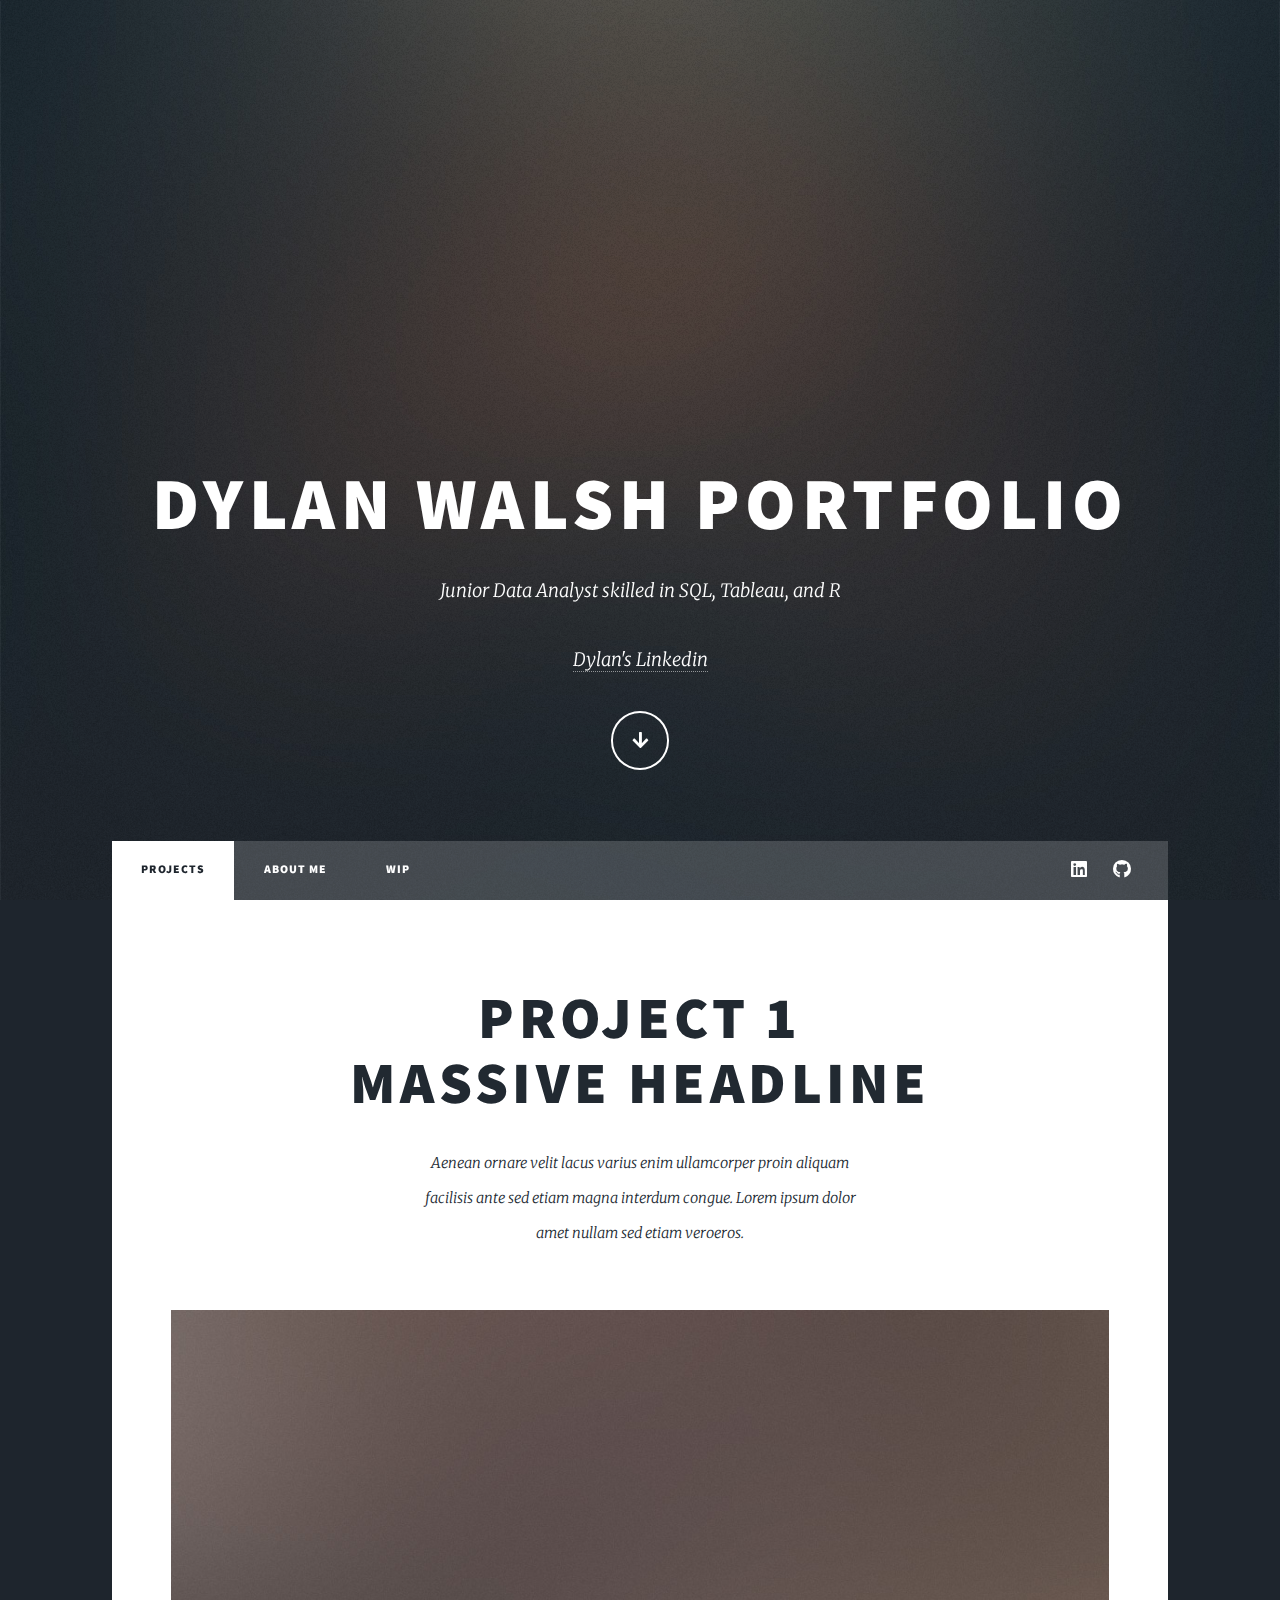
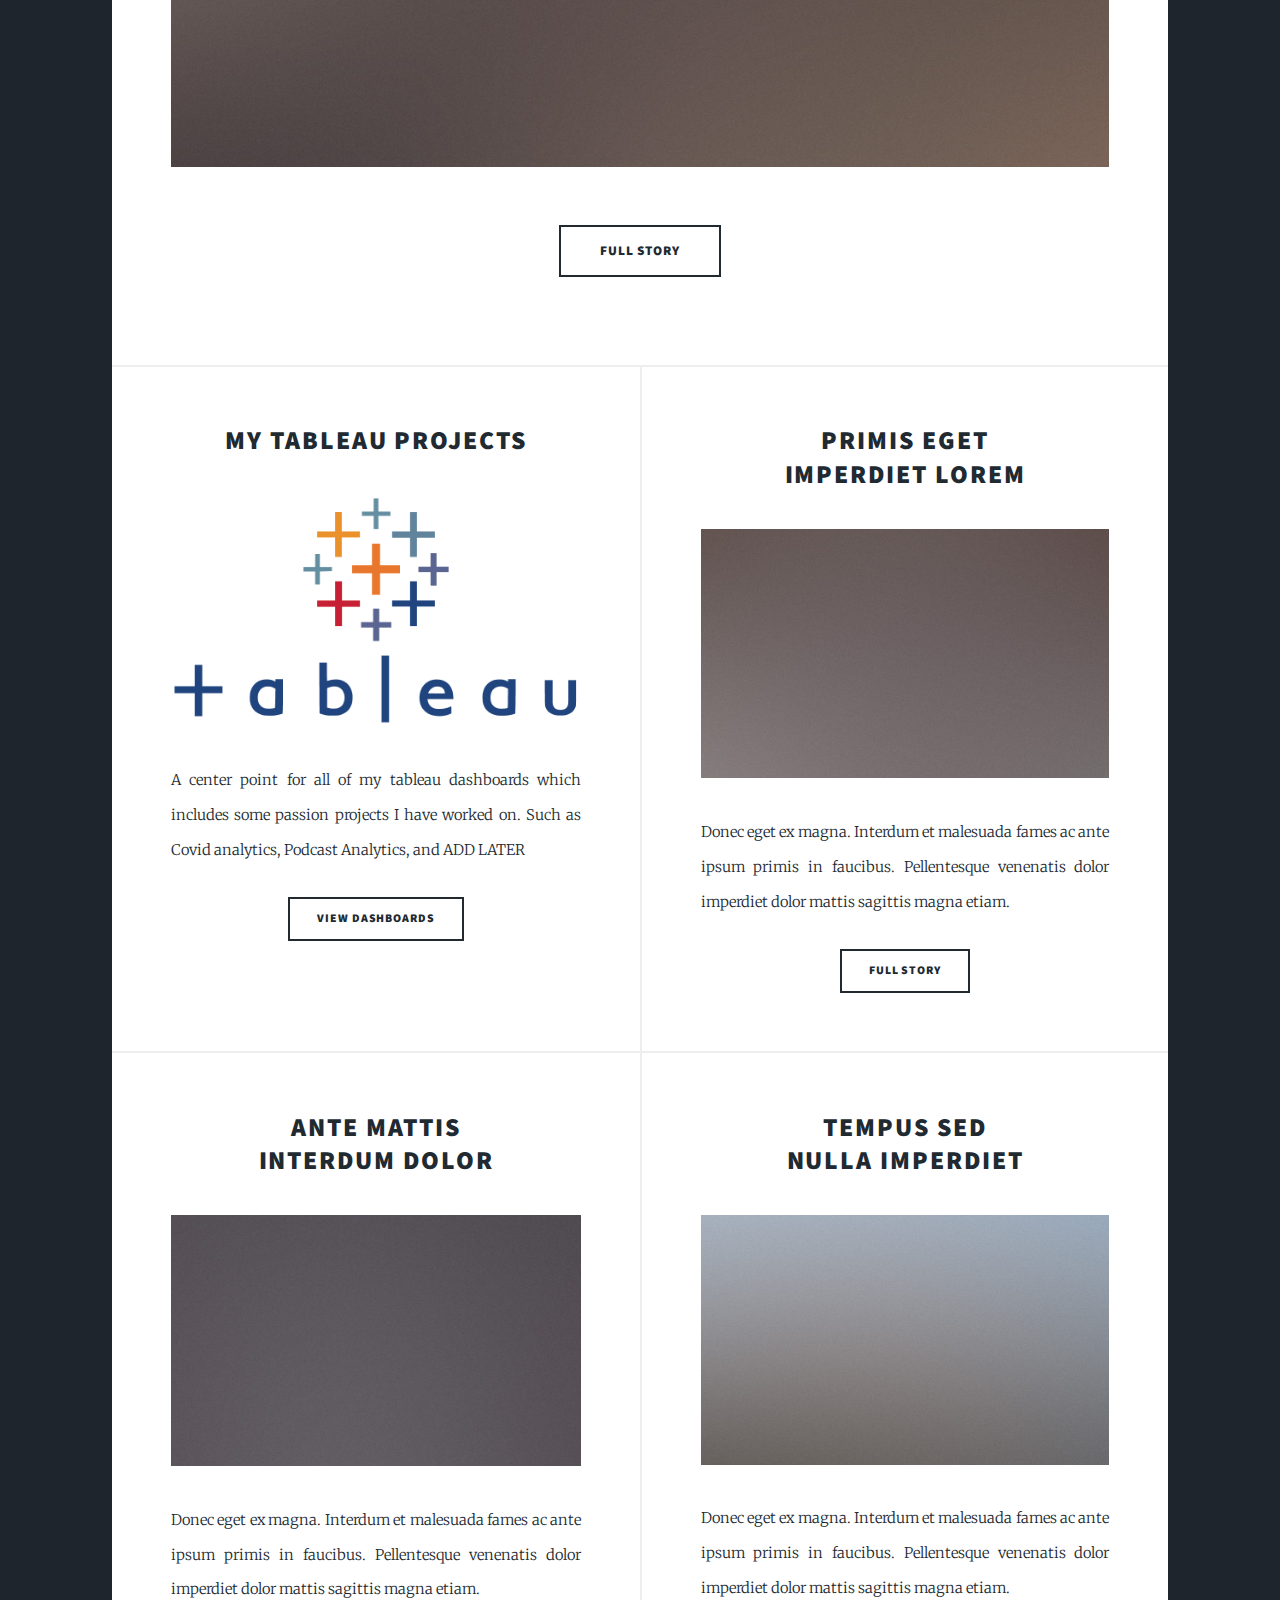
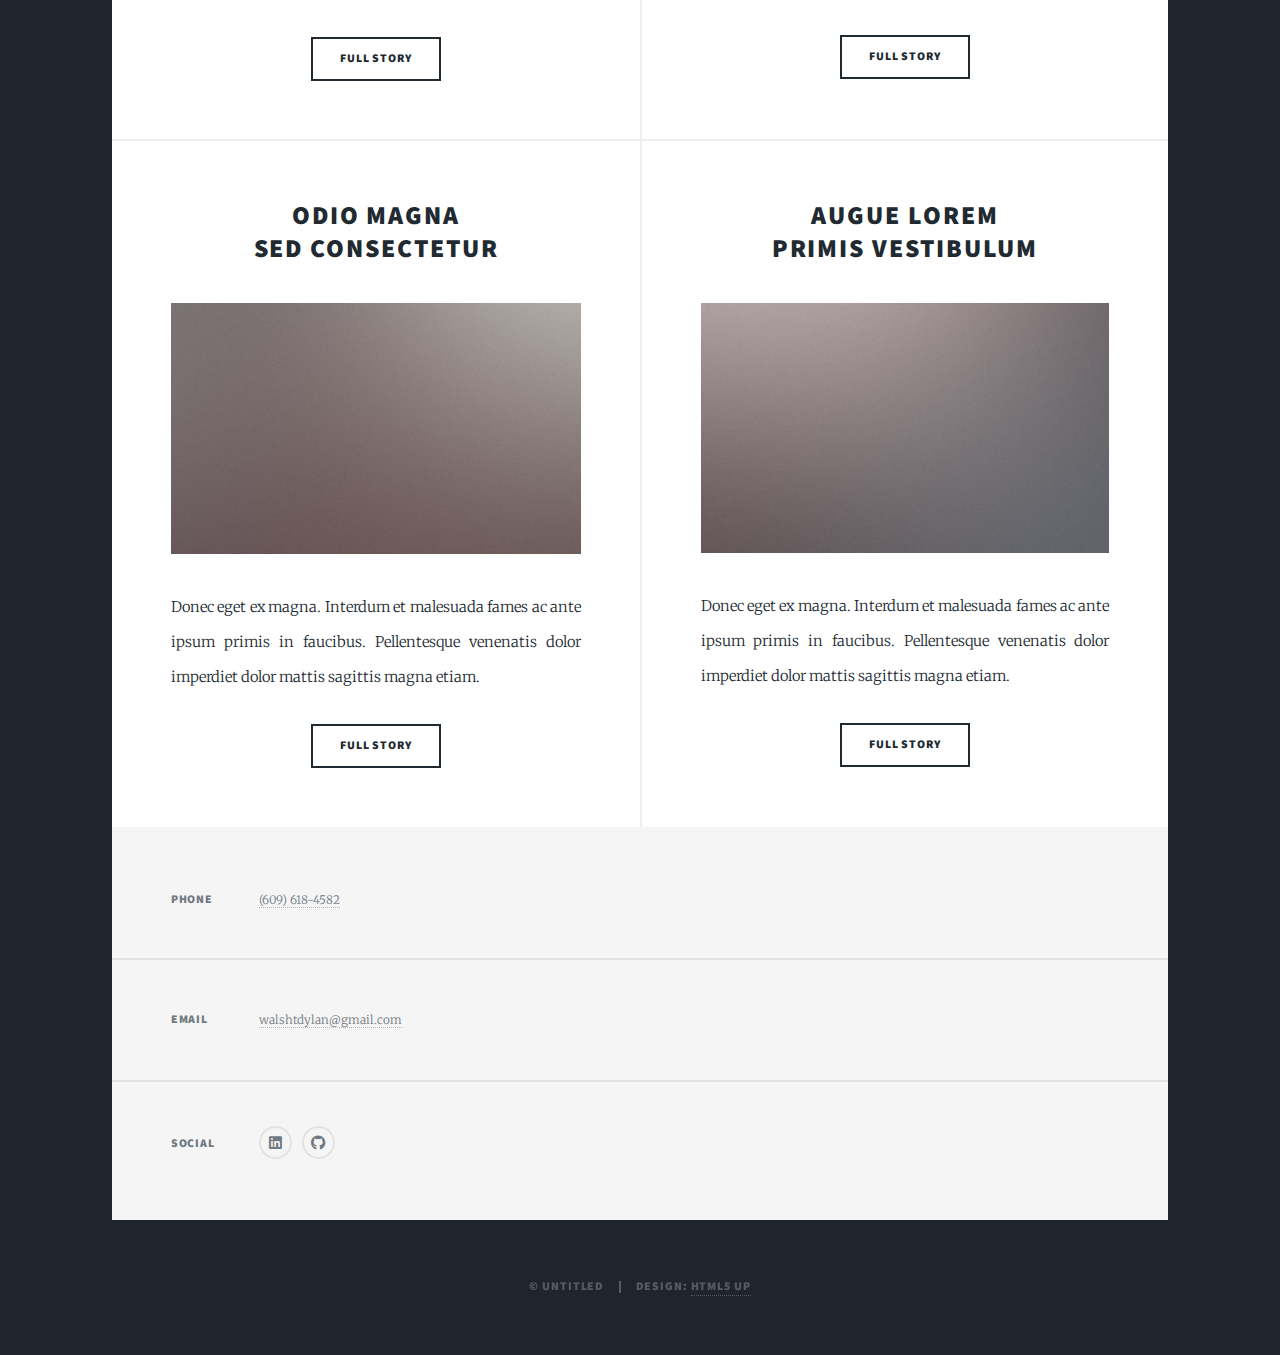
==== index.html @ e66049a5 "Add files via upload" ====
<!DOCTYPE HTML>
<!--
	Massively by HTML5 UP
	html5up.net | @ajlkn
	Free for personal and commercial use under the CCA 3.0 license (html5up.net/license)
-->
<html>
	<head>
		<title>Dylan Walsh Porfolio</title>
		<meta charset="utf-8" />
		<meta name="viewport" content="width=device-width, initial-scale=1, user-scalable=no" />
		<link rel="stylesheet" href="assets/css/main.css" />
		<noscript><link rel="stylesheet" href="assets/css/noscript.css" /></noscript>
	</head>
	<body class="is-preload">

		<!-- Wrapper -->
			<div id="wrapper" class="fade-in">

				<!-- Intro -->
					<div id="intro">
						<h1>Dylan Walsh Portfolio<br />
						</h1>
						<p>Junior Data Analyst skilled in SQL, Tableau, and R<br />
						</p>
						<p><a href="https://www.linkedin.com/in/dylantwalsh/">Dylan's Linkedin</a></p>
						<ul class="actions">
							<li><a href="#header" class="button icon solid solo fa-arrow-down scrolly">Continue</a></li>
						</ul>
					</div>

				<!-- Header -->
					<header id="header">
						<a href="index.html" class="logo">Projects</a>
					</header>

				<!-- Nav -->
					<nav id="nav">
						<ul class="links">
							<li class="active"><a href="index.html">Projects</a></li>
							<li><a href="generic.html">About Me</a></li>
							<li><a href="elements.html">WIP</a></li>
						</ul>
						<ul class="icons">
							<li><a href="https://www.linkedin.com/in/dylantwalsh/" class="icon brands fa-linkedin"><span class="label">Linkedin</span></a></li>
							<li><a href="#" class="icon brands fa-github"><span class="label">GitHub</span></a></li>
						</ul>
					</nav>

				<!-- Main -->
					<div id="main">

						<!-- Featured Post -->
							<article class="post featured">
								<header class="major">
									<h2><a href="#">Project 1<br />
									massive headline</a></h2>
									<p>Aenean ornare velit lacus varius enim ullamcorper proin aliquam<br />
									facilisis ante sed etiam magna interdum congue. Lorem ipsum dolor<br />
									amet nullam sed etiam veroeros.</p>
								</header>
								<a href="#" class="image main"><img src="images/pic01.jpg" alt="" /></a>
								<ul class="actions special">
									<li><a href="#" class="button large">Full Story</a></li>
								</ul>
							</article>

						<!-- Posts -->
							<section class="posts">
								<article>
									<header>
										<h2><a href="#">My Tableau Projects<br />
										</a></h2>
									</header>
									<a href="https://public.tableau.com/app/profile/dylan.walsh7608" class="image fit"><img src="images/Tableau-Emblem.png" alt="" /></a>
									<p>A center point for all of my tableau dashboards which includes some passion projects I have worked on. Such as Covid analytics, Podcast Analytics, and ADD LATER</p>
									<ul class="actions special">
										<li><a href="https://public.tableau.com/app/profile/dylan.walsh7608" class="button">View Dashboards</a></li>
									</ul>
								</article>
								<article>
									<header>
										<h2><a href="#">Primis eget<br />
										imperdiet lorem</a></h2>
									</header>
									<a href="#" class="image fit"><img src="images/pic03.jpg" alt="" /></a>
									<p>Donec eget ex magna. Interdum et malesuada fames ac ante ipsum primis in faucibus. Pellentesque venenatis dolor imperdiet dolor mattis sagittis magna etiam.</p>
									<ul class="actions special">
										<li><a href="#" class="button">Full Story</a></li>
									</ul>
								</article>
								<article>
									<header>
										<h2><a href="#">Ante mattis<br />
										interdum dolor</a></h2>
									</header>
									<a href="#" class="image fit"><img src="images/pic04.jpg" alt="" /></a>
									<p>Donec eget ex magna. Interdum et malesuada fames ac ante ipsum primis in faucibus. Pellentesque venenatis dolor imperdiet dolor mattis sagittis magna etiam.</p>
									<ul class="actions special">
										<li><a href="#" class="button">Full Story</a></li>
									</ul>
								</article>
								<article>
									<header>
										<h2><a href="#">Tempus sed<br />
										nulla imperdiet</a></h2>
									</header>
									<a href="#" class="image fit"><img src="images/pic05.jpg" alt="" /></a>
									<p>Donec eget ex magna. Interdum et malesuada fames ac ante ipsum primis in faucibus. Pellentesque venenatis dolor imperdiet dolor mattis sagittis magna etiam.</p>
									<ul class="actions special">
										<li><a href="#" class="button">Full Story</a></li>
									</ul>
								</article>
								<article>
									<header>
										<h2><a href="#">Odio magna<br />
										sed consectetur</a></h2>
									</header>
									<a href="#" class="image fit"><img src="images/pic06.jpg" alt="" /></a>
									<p>Donec eget ex magna. Interdum et malesuada fames ac ante ipsum primis in faucibus. Pellentesque venenatis dolor imperdiet dolor mattis sagittis magna etiam.</p>
									<ul class="actions special">
										<li><a href="#" class="button">Full Story</a></li>
									</ul>
								</article>
								<article>
									<header>
										<h2><a href="#">Augue lorem<br />
										primis vestibulum</a></h2>
									</header>
									<a href="#" class="image fit"><img src="images/pic07.jpg" alt="" /></a>
									<p>Donec eget ex magna. Interdum et malesuada fames ac ante ipsum primis in faucibus. Pellentesque venenatis dolor imperdiet dolor mattis sagittis magna etiam.</p>
									<ul class="actions special">
										<li><a href="#" class="button">Full Story</a></li>
									</ul>
								</article>
							</section>

						<!-- Footer
							<footer>
								<div class="pagination">
									<!--<a href="#" class="previous">Prev</a>
									<a href="#" class="page active">1</a>
									<a href="#" class="page">2</a>
									<a href="#" class="page">3</a>
									<span class="extra">&hellip;</span>
									<a href="#" class="page">8</a>
									<a href="#" class="page">9</a>
									<a href="#" class="page">10</a>
									<a href="#" class="next">Next</a>
								</div>
							</footer>
						-->

					</div>

				<!-- Footer -->
					<footer id="footer">

						<section class="split contact">
							<!-- Address
							<section class="alt">
								<h3>Address</h3>
								<p>1234 Somewhere Road #87257<br />
								Nashville, TN 00000-0000</p>
							</section>
							-->
							<section>
								<h3>Phone</h3>
								<p><a href="#">(609) 618-4582</a></p>
							</section>
							<section>
								<h3>Email</h3>
								<p><a href="#">walshtdylan@gmail.com</a></p>
							</section>
							<section>
								<h3>Social</h3>
								<ul class="icons alt">
									<li><a href="https://www.linkedin.com/in/dylantwalsh/" class="icon brands alt fa-linkedin"><span class="label">LinkedIn</span></a></li>
									<li><a href="#" class="icon brands alt fa-github"><span class="label">GitHub</span></a></li>
								</ul>
							</section>
						</section>
					</footer>

				<!-- Copyright -->
					<div id="copyright">
						<ul><li>&copy; Untitled</li><li>Design: <a href="https://html5up.net">HTML5 UP</a></li></ul>
					</div>

			</div>

		<!-- Scripts -->
			<script src="assets/js/jquery.min.js"></script>
			<script src="assets/js/jquery.scrollex.min.js"></script>
			<script src="assets/js/jquery.scrolly.min.js"></script>
			<script src="assets/js/browser.min.js"></script>
			<script src="assets/js/breakpoints.min.js"></script>
			<script src="assets/js/util.js"></script>
			<script src="assets/js/main.js"></script>

	</body>
</html>
---- assets/css/main.css ----
@import url(fontawesome-all.min.css);
@import url("https://fonts.googleapis.com/css?family=Merriweather:300,700,300italic,700italic|Source+Sans+Pro:900");

/*
	Massively by HTML5 UP
	html5up.net | @ajlkn
	Free for personal and commercial use under the CCA 3.0 license (html5up.net/license)
*/

html, body, div, span, applet, object,
iframe, h1, h2, h3, h4, h5, h6, p, blockquote,
pre, a, abbr, acronym, address, big, cite,
code, del, dfn, em, img, ins, kbd, q, s, samp,
small, strike, strong, sub, sup, tt, var, b,
u, i, center, dl, dt, dd, ol, ul, li, fieldset,
form, label, legend, table, caption, tbody,
tfoot, thead, tr, th, td, article, aside,
canvas, details, embed, figure, figcaption,
footer, header, hgroup, menu, nav, output, ruby,
section, summary, time, mark, audio, video {
	margin: 0;
	padding: 0;
	border: 0;
	font-size: 100%;
	font: inherit;
	vertical-align: baseline;}

article, aside, details, figcaption, figure,
footer, header, hgroup, menu, nav, section {
	display: block;}

body {
	line-height: 1;
}

ol, ul {
	list-style: none;
}

blockquote, q {
	quotes: none;
}

	blockquote:before, blockquote:after, q:before, q:after {
		content: '';
		content: none;
	}

table {
	border-collapse: collapse;
	border-spacing: 0;
}

body {
	-webkit-text-size-adjust: none;
}

mark {
	background-color: transparent;
	color: inherit;
}

input::-moz-focus-inner {
	border: 0;
	padding: 0;
}

input, select, textarea {
	-moz-appearance: none;
	-webkit-appearance: none;
	-ms-appearance: none;
	appearance: none;
}

/* Basic */

	@-ms-viewport {
		width: device-width;
	}

	body {
		-ms-overflow-style: scrollbar;
	}

	@media screen and (max-width: 480px) {

		html, body {
			min-width: 320px;
		}

	}

	html {
		box-sizing: border-box;
	}

	*, *:before, *:after {
		box-sizing: inherit;
	}

	body {
		background-color: #1e252d;
	}

		body.is-preload *, body.is-preload *:before, body.is-preload *:after {
			-moz-animation: none !important;
			-webkit-animation: none !important;
			-ms-animation: none !important;
			animation: none !important;
			-moz-transition: none !important;
			-webkit-transition: none !important;
			-ms-transition: none !important;
			transition: none !important;
		}

/* Type */

	html {
		font-size: 16pt;
	}

		@media screen and (max-width: 1680px) {

			html {
				font-size: 12pt;
			}

		}

		@media screen and (max-width: 1280px) {

			html {
				font-size: 11pt;
			}

		}

		@media screen and (max-width: 360px) {

			html {
				font-size: 10pt;
			}

		}

	body {
		color: #212931;
	}

	body, input, select, textarea {
		font-family: "Merriweather", Georgia, serif;
		font-weight: 300;
		font-size: 1rem;
		line-height: 2.375;
	}

	a {
		-moz-transition: color 0.2s ease-in-out, background-color 0.2s ease-in-out, border-color 0.2s ease-in-out, box-shadow 0.2s ease-in-out;
		-webkit-transition: color 0.2s ease-in-out, background-color 0.2s ease-in-out, border-color 0.2s ease-in-out, box-shadow 0.2s ease-in-out;
		-ms-transition: color 0.2s ease-in-out, background-color 0.2s ease-in-out, border-color 0.2s ease-in-out, box-shadow 0.2s ease-in-out;
		transition: color 0.2s ease-in-out, background-color 0.2s ease-in-out, border-color 0.2s ease-in-out, box-shadow 0.2s ease-in-out;
		border-bottom: dotted 1px;
		text-decoration: none;
	}

		a:hover {
			border-bottom-color: transparent;
		}

	strong, b {
		font-weight: 600;
	}

	em, i {
		font-style: italic;
	}

	p {
		text-align: justify;
		margin: 0 0 2rem 0;
	}

	h1, h2, h3, h4, h5, h6 {
		font-family: "Source Sans Pro", Helvetica, sans-serif;
		font-weight: 900;
		line-height: 1.5;
		letter-spacing: 0.075em;
		text-transform: uppercase;
		margin: 0 0 1rem 0;
	}

		h1 a, h2 a, h3 a, h4 a, h5 a, h6 a {
			border-bottom: 0;
			color: inherit;
			text-decoration: none;
		}

	h1 {
		font-size: 4rem;
		line-height: 1.1;
		margin: 0 0 2rem 0;
	}

	h2 {
		font-size: 1.75rem;
		line-height: 1.3;
		margin: 0 0 1.5rem 0;
	}

	h3 {
		font-size: 1.25rem;
		margin: 0 0 1.5rem 0;
	}

	h4 {
		font-size: 1rem;
	}

	h5 {
		font-size: 0.9rem;
	}

	h6 {
		font-size: 0.8rem;
	}

	sub {
		font-size: 0.8rem;
		position: relative;
		top: 0.5rem;
	}

	sup {
		font-size: 0.8rem;
		position: relative;
		top: -0.5rem;
	}

	blockquote {
		border-left: solid 4px;
		font-style: italic;
		margin: 0 0 2rem 0;
		padding: 0.5rem 0 0.5rem 2rem;
	}

	code {
		border: solid 2px;
		font-family: "Courier New", monospace;
		font-size: 0.9rem;
		margin: 0 0.25rem;
		padding: 0.25rem 0.65rem;
	}

	pre {
		-webkit-overflow-scrolling: touch;
		font-family: "Courier New", monospace;
		font-size: 0.9rem;
		margin: 0 0 2rem 0;
	}

		pre code {
			display: block;
			line-height: 1.75;
			padding: 1rem 1.5rem;
			overflow-x: auto;
		}

	hr {
		border: 0;
		border-bottom: solid 2px;
		margin: 3rem 0;
	}

		hr.major {
			margin: 5rem 0;
		}

	.align-left {
		text-align: left;
	}

	.align-center {
		text-align: center;
	}

	.align-right {
		text-align: right;
	}

	input, select, textarea {
		color: #212931;
	}

	a {
		color: #212931;
		border-bottom-color: rgba(33, 41, 49, 0.5);
	}

		a:hover {
			border-bottom-color: transparent;
			color: #18bfef !important;
		}

	strong, b {
		color: #212931;
	}

	h1, h2, h3, h4, h5, h6 {
		color: #212931;
	}

	blockquote {
		border-left-color: #eeeeee;
	}

	code {
		background: rgba(220, 220, 220, 0.25);
		border-color: #eeeeee;
	}

	hr {
		border-bottom-color: #eeeeee;
	}

/* Row */

	.row {
		display: flex;
		flex-wrap: wrap;
		box-sizing: border-box;
		align-items: stretch;
	}

		.row > * {
			box-sizing: border-box;
		}

		.row.gtr-uniform > * > :last-child {
			margin-bottom: 0;
		}

		.row.aln-left {
			justify-content: flex-start;
		}

		.row.aln-center {
			justify-content: center;
		}

		.row.aln-right {
			justify-content: flex-end;
		}

		.row.aln-top {
			align-items: flex-start;
		}

		.row.aln-middle {
			align-items: center;
		}

		.row.aln-bottom {
			align-items: flex-end;
		}

		.row > .imp {
			order: -1;
		}

		.row > .col-1 {
			width: 8.33333%;
		}

		.row > .off-1 {
			margin-left: 8.33333%;
		}

		.row > .col-2 {
			width: 16.66667%;
		}

		.row > .off-2 {
			margin-left: 16.66667%;
		}

		.row > .col-3 {
			width: 25%;
		}

		.row > .off-3 {
			margin-left: 25%;
		}

		.row > .col-4 {
			width: 33.33333%;
		}

		.row > .off-4 {
			margin-left: 33.33333%;
		}

		.row > .col-5 {
			width: 41.66667%;
		}

		.row > .off-5 {
			margin-left: 41.66667%;
		}

		.row > .col-6 {
			width: 50%;
		}

		.row > .off-6 {
			margin-left: 50%;
		}

		.row > .col-7 {
			width: 58.33333%;
		}

		.row > .off-7 {
			margin-left: 58.33333%;
		}

		.row > .col-8 {
			width: 66.66667%;
		}

		.row > .off-8 {
			margin-left: 66.66667%;
		}

		.row > .col-9 {
			width: 75%;
		}

		.row > .off-9 {
			margin-left: 75%;
		}

		.row > .col-10 {
			width: 83.33333%;
		}

		.row > .off-10 {
			margin-left: 83.33333%;
		}

		.row > .col-11 {
			width: 91.66667%;
		}

		.row > .off-11 {
			margin-left: 91.66667%;
		}

		.row > .col-12 {
			width: 100%;
		}

		.row > .off-12 {
			margin-left: 100%;
		}

		.row.gtr-0 {
			margin-top: 0;
			margin-left: 0rem;
		}

			.row.gtr-0 > * {
				padding: 0 0 0 0rem;
			}

			.row.gtr-0.gtr-uniform {
				margin-top: 0rem;
			}

				.row.gtr-0.gtr-uniform > * {
					padding-top: 0rem;
				}

		.row.gtr-25 {
			margin-top: 0;
			margin-left: -0.375rem;
		}

			.row.gtr-25 > * {
				padding: 0 0 0 0.375rem;
			}

			.row.gtr-25.gtr-uniform {
				margin-top: -0.375rem;
			}

				.row.gtr-25.gtr-uniform > * {
					padding-top: 0.375rem;
				}

		.row.gtr-50 {
			margin-top: 0;
			margin-left: -0.75rem;
		}

			.row.gtr-50 > * {
				padding: 0 0 0 0.75rem;
			}

			.row.gtr-50.gtr-uniform {
				margin-top: -0.75rem;
			}

				.row.gtr-50.gtr-uniform > * {
					padding-top: 0.75rem;
				}

		.row {
			margin-top: 0;
			margin-left: -1.5rem;
		}

			.row > * {
				padding: 0 0 0 1.5rem;
			}

			.row.gtr-uniform {
				margin-top: -1.5rem;
			}

				.row.gtr-uniform > * {
					padding-top: 1.5rem;
				}

		.row.gtr-150 {
			margin-top: 0;
			margin-left: -2.25rem;
		}

			.row.gtr-150 > * {
				padding: 0 0 0 2.25rem;
			}

			.row.gtr-150.gtr-uniform {
				margin-top: -2.25rem;
			}

				.row.gtr-150.gtr-uniform > * {
					padding-top: 2.25rem;
				}

		.row.gtr-200 {
			margin-top: 0;
			margin-left: -3rem;
		}

			.row.gtr-200 > * {
				padding: 0 0 0 3rem;
			}

			.row.gtr-200.gtr-uniform {
				margin-top: -3rem;
			}

				.row.gtr-200.gtr-uniform > * {
					padding-top: 3rem;
				}

		@media screen and (max-width: 1680px) {

			.row {
				display: flex;
				flex-wrap: wrap;
				box-sizing: border-box;
				align-items: stretch;
			}

				.row > * {
					box-sizing: border-box;
				}

				.row.gtr-uniform > * > :last-child {
					margin-bottom: 0;
				}

				.row.aln-left {
					justify-content: flex-start;
				}

				.row.aln-center {
					justify-content: center;
				}

				.row.aln-right {
					justify-content: flex-end;
				}

				.row.aln-top {
					align-items: flex-start;
				}

				.row.aln-middle {
					align-items: center;
				}

				.row.aln-bottom {
					align-items: flex-end;
				}

				.row > .imp-xlarge {
					order: -1;
				}

				.row > .col-1-xlarge {
					width: 8.33333%;
				}

				.row > .off-1-xlarge {
					margin-left: 8.33333%;
				}

				.row > .col-2-xlarge {
					width: 16.66667%;
				}

				.row > .off-2-xlarge {
					margin-left: 16.66667%;
				}

				.row > .col-3-xlarge {
					width: 25%;
				}

				.row > .off-3-xlarge {
					margin-left: 25%;
				}

				.row > .col-4-xlarge {
					width: 33.33333%;
				}

				.row > .off-4-xlarge {
					margin-left: 33.33333%;
				}

				.row > .col-5-xlarge {
					width: 41.66667%;
				}

				.row > .off-5-xlarge {
					margin-left: 41.66667%;
				}

				.row > .col-6-xlarge {
					width: 50%;
				}

				.row > .off-6-xlarge {
					margin-left: 50%;
				}

				.row > .col-7-xlarge {
					width: 58.33333%;
				}

				.row > .off-7-xlarge {
					margin-left: 58.33333%;
				}

				.row > .col-8-xlarge {
					width: 66.66667%;
				}

				.row > .off-8-xlarge {
					margin-left: 66.66667%;
				}

				.row > .col-9-xlarge {
					width: 75%;
				}

				.row > .off-9-xlarge {
					margin-left: 75%;
				}

				.row > .col-10-xlarge {
					width: 83.33333%;
				}

				.row > .off-10-xlarge {
					margin-left: 83.33333%;
				}

				.row > .col-11-xlarge {
					width: 91.66667%;
				}

				.row > .off-11-xlarge {
					margin-left: 91.66667%;
				}

				.row > .col-12-xlarge {
					width: 100%;
				}

				.row > .off-12-xlarge {
					margin-left: 100%;
				}

				.row.gtr-0 {
					margin-top: 0;
					margin-left: 0rem;
				}

					.row.gtr-0 > * {
						padding: 0 0 0 0rem;
					}

					.row.gtr-0.gtr-uniform {
						margin-top: 0rem;
					}

						.row.gtr-0.gtr-uniform > * {
							padding-top: 0rem;
						}

				.row.gtr-25 {
					margin-top: 0;
					margin-left: -0.375rem;
				}

					.row.gtr-25 > * {
						padding: 0 0 0 0.375rem;
					}

					.row.gtr-25.gtr-uniform {
						margin-top: -0.375rem;
					}

						.row.gtr-25.gtr-uniform > * {
							padding-top: 0.375rem;
						}

				.row.gtr-50 {
					margin-top: 0;
					margin-left: -0.75rem;
				}

					.row.gtr-50 > * {
						padding: 0 0 0 0.75rem;
					}

					.row.gtr-50.gtr-uniform {
						margin-top: -0.75rem;
					}

						.row.gtr-50.gtr-uniform > * {
							padding-top: 0.75rem;
						}

				.row {
					margin-top: 0;
					margin-left: -1.5rem;
				}

					.row > * {
						padding: 0 0 0 1.5rem;
					}

					.row.gtr-uniform {
						margin-top: -1.5rem;
					}

						.row.gtr-uniform > * {
							padding-top: 1.5rem;
						}

				.row.gtr-150 {
					margin-top: 0;
					margin-left: -2.25rem;
				}

					.row.gtr-150 > * {
						padding: 0 0 0 2.25rem;
					}

					.row.gtr-150.gtr-uniform {
						margin-top: -2.25rem;
					}

						.row.gtr-150.gtr-uniform > * {
							padding-top: 2.25rem;
						}

				.row.gtr-200 {
					margin-top: 0;
					margin-left: -3rem;
				}

					.row.gtr-200 > * {
						padding: 0 0 0 3rem;
					}

					.row.gtr-200.gtr-uniform {
						margin-top: -3rem;
					}

						.row.gtr-200.gtr-uniform > * {
							padding-top: 3rem;
						}

		}

		@media screen and (max-width: 1280px) {

			.row {
				display: flex;
				flex-wrap: wrap;
				box-sizing: border-box;
				align-items: stretch;
			}

				.row > * {
					box-sizing: border-box;
				}

				.row.gtr-uniform > * > :last-child {
					margin-bottom: 0;
				}

				.row.aln-left {
					justify-content: flex-start;
				}

				.row.aln-center {
					justify-content: center;
				}

				.row.aln-right {
					justify-content: flex-end;
				}

				.row.aln-top {
					align-items: flex-start;
				}

				.row.aln-middle {
					align-items: center;
				}

				.row.aln-bottom {
					align-items: flex-end;
				}

				.row > .imp-large {
					order: -1;
				}

				.row > .col-1-large {
					width: 8.33333%;
				}

				.row > .off-1-large {
					margin-left: 8.33333%;
				}

				.row > .col-2-large {
					width: 16.66667%;
				}

				.row > .off-2-large {
					margin-left: 16.66667%;
				}

				.row > .col-3-large {
					width: 25%;
				}

				.row > .off-3-large {
					margin-left: 25%;
				}

				.row > .col-4-large {
					width: 33.33333%;
				}

				.row > .off-4-large {
					margin-left: 33.33333%;
				}

				.row > .col-5-large {
					width: 41.66667%;
				}

				.row > .off-5-large {
					margin-left: 41.66667%;
				}

				.row > .col-6-large {
					width: 50%;
				}

				.row > .off-6-large {
					margin-left: 50%;
				}

				.row > .col-7-large {
					width: 58.33333%;
				}

				.row > .off-7-large {
					margin-left: 58.33333%;
				}

				.row > .col-8-large {
					width: 66.66667%;
				}

				.row > .off-8-large {
					margin-left: 66.66667%;
				}

				.row > .col-9-large {
					width: 75%;
				}

				.row > .off-9-large {
					margin-left: 75%;
				}

				.row > .col-10-large {
					width: 83.33333%;
				}

				.row > .off-10-large {
					margin-left: 83.33333%;
				}

				.row > .col-11-large {
					width: 91.66667%;
				}

				.row > .off-11-large {
					margin-left: 91.66667%;
				}

				.row > .col-12-large {
					width: 100%;
				}

				.row > .off-12-large {
					margin-left: 100%;
				}

				.row.gtr-0 {
					margin-top: 0;
					margin-left: 0rem;
				}

					.row.gtr-0 > * {
						padding: 0 0 0 0rem;
					}

					.row.gtr-0.gtr-uniform {
						margin-top: 0rem;
					}

						.row.gtr-0.gtr-uniform > * {
							padding-top: 0rem;
						}

				.row.gtr-25 {
					margin-top: 0;
					margin-left: -0.375rem;
				}

					.row.gtr-25 > * {
						padding: 0 0 0 0.375rem;
					}

					.row.gtr-25.gtr-uniform {
						margin-top: -0.375rem;
					}

						.row.gtr-25.gtr-uniform > * {
							padding-top: 0.375rem;
						}

				.row.gtr-50 {
					margin-top: 0;
					margin-left: -0.75rem;
				}

					.row.gtr-50 > * {
						padding: 0 0 0 0.75rem;
					}

					.row.gtr-50.gtr-uniform {
						margin-top: -0.75rem;
					}

						.row.gtr-50.gtr-uniform > * {
							padding-top: 0.75rem;
						}

				.row {
					margin-top: 0;
					margin-left: -1.5rem;
				}

					.row > * {
						padding: 0 0 0 1.5rem;
					}

					.row.gtr-uniform {
						margin-top: -1.5rem;
					}

						.row.gtr-uniform > * {
							padding-top: 1.5rem;
						}

				.row.gtr-150 {
					margin-top: 0;
					margin-left: -2.25rem;
				}

					.row.gtr-150 > * {
						padding: 0 0 0 2.25rem;
					}

					.row.gtr-150.gtr-uniform {
						margin-top: -2.25rem;
					}

						.row.gtr-150.gtr-uniform > * {
							padding-top: 2.25rem;
						}

				.row.gtr-200 {
					margin-top: 0;
					margin-left: -3rem;
				}

					.row.gtr-200 > * {
						padding: 0 0 0 3rem;
					}

					.row.gtr-200.gtr-uniform {
						margin-top: -3rem;
					}

						.row.gtr-200.gtr-uniform > * {
							padding-top: 3rem;
						}

		}

		@media screen and (max-width: 980px) {

			.row {
				display: flex;
				flex-wrap: wrap;
				box-sizing: border-box;
				align-items: stretch;
			}

				.row > * {
					box-sizing: border-box;
				}

				.row.gtr-uniform > * > :last-child {
					margin-bottom: 0;
				}

				.row.aln-left {
					justify-content: flex-start;
				}

				.row.aln-center {
					justify-content: center;
				}

				.row.aln-right {
					justify-content: flex-end;
				}

				.row.aln-top {
					align-items: flex-start;
				}

				.row.aln-middle {
					align-items: center;
				}

				.row.aln-bottom {
					align-items: flex-end;
				}

				.row > .imp-medium {
					order: -1;
				}

				.row > .col-1-medium {
					width: 8.33333%;
				}

				.row > .off-1-medium {
					margin-left: 8.33333%;
				}

				.row > .col-2-medium {
					width: 16.66667%;
				}

				.row > .off-2-medium {
					margin-left: 16.66667%;
				}

				.row > .col-3-medium {
					width: 25%;
				}

				.row > .off-3-medium {
					margin-left: 25%;
				}

				.row > .col-4-medium {
					width: 33.33333%;
				}

				.row > .off-4-medium {
					margin-left: 33.33333%;
				}

				.row > .col-5-medium {
					width: 41.66667%;
				}

				.row > .off-5-medium {
					margin-left: 41.66667%;
				}

				.row > .col-6-medium {
					width: 50%;
				}

				.row > .off-6-medium {
					margin-left: 50%;
				}

				.row > .col-7-medium {
					width: 58.33333%;
				}

				.row > .off-7-medium {
					margin-left: 58.33333%;
				}

				.row > .col-8-medium {
					width: 66.66667%;
				}

				.row > .off-8-medium {
					margin-left: 66.66667%;
				}

				.row > .col-9-medium {
					width: 75%;
				}

				.row > .off-9-medium {
					margin-left: 75%;
				}

				.row > .col-10-medium {
					width: 83.33333%;
				}

				.row > .off-10-medium {
					margin-left: 83.33333%;
				}

				.row > .col-11-medium {
					width: 91.66667%;
				}

				.row > .off-11-medium {
					margin-left: 91.66667%;
				}

				.row > .col-12-medium {
					width: 100%;
				}

				.row > .off-12-medium {
					margin-left: 100%;
				}

				.row.gtr-0 {
					margin-top: 0;
					margin-left: 0rem;
				}

					.row.gtr-0 > * {
						padding: 0 0 0 0rem;
					}

					.row.gtr-0.gtr-uniform {
						margin-top: 0rem;
					}

						.row.gtr-0.gtr-uniform > * {
							padding-top: 0rem;
						}

				.row.gtr-25 {
					margin-top: 0;
					margin-left: -0.375rem;
				}

					.row.gtr-25 > * {
						padding: 0 0 0 0.375rem;
					}

					.row.gtr-25.gtr-uniform {
						margin-top: -0.375rem;
					}

						.row.gtr-25.gtr-uniform > * {
							padding-top: 0.375rem;
						}

				.row.gtr-50 {
					margin-top: 0;
					margin-left: -0.75rem;
				}

					.row.gtr-50 > * {
						padding: 0 0 0 0.75rem;
					}

					.row.gtr-50.gtr-uniform {
						margin-top: -0.75rem;
					}

						.row.gtr-50.gtr-uniform > * {
							padding-top: 0.75rem;
						}

				.row {
					margin-top: 0;
					margin-left: -1.5rem;
				}

					.row > * {
						padding: 0 0 0 1.5rem;
					}

					.row.gtr-uniform {
						margin-top: -1.5rem;
					}

						.row.gtr-uniform > * {
							padding-top: 1.5rem;
						}

				.row.gtr-150 {
					margin-top: 0;
					margin-left: -2.25rem;
				}

					.row.gtr-150 > * {
						padding: 0 0 0 2.25rem;
					}

					.row.gtr-150.gtr-uniform {
						margin-top: -2.25rem;
					}

						.row.gtr-150.gtr-uniform > * {
							padding-top: 2.25rem;
						}

				.row.gtr-200 {
					margin-top: 0;
					margin-left: -3rem;
				}

					.row.gtr-200 > * {
						padding: 0 0 0 3rem;
					}

					.row.gtr-200.gtr-uniform {
						margin-top: -3rem;
					}

						.row.gtr-200.gtr-uniform > * {
							padding-top: 3rem;
						}

		}

		@media screen and (max-width: 736px) {

			.row {
				display: flex;
				flex-wrap: wrap;
				box-sizing: border-box;
				align-items: stretch;
			}

				.row > * {
					box-sizing: border-box;
				}

				.row.gtr-uniform > * > :last-child {
					margin-bottom: 0;
				}

				.row.aln-left {
					justify-content: flex-start;
				}

				.row.aln-center {
					justify-content: center;
				}

				.row.aln-right {
					justify-content: flex-end;
				}

				.row.aln-top {
					align-items: flex-start;
				}

				.row.aln-middle {
					align-items: center;
				}

				.row.aln-bottom {
					align-items: flex-end;
				}

				.row > .imp-small {
					order: -1;
				}

				.row > .col-1-small {
					width: 8.33333%;
				}

				.row > .off-1-small {
					margin-left: 8.33333%;
				}

				.row > .col-2-small {
					width: 16.66667%;
				}

				.row > .off-2-small {
					margin-left: 16.66667%;
				}

				.row > .col-3-small {
					width: 25%;
				}

				.row > .off-3-small {
					margin-left: 25%;
				}

				.row > .col-4-small {
					width: 33.33333%;
				}

				.row > .off-4-small {
					margin-left: 33.33333%;
				}

				.row > .col-5-small {
					width: 41.66667%;
				}

				.row > .off-5-small {
					margin-left: 41.66667%;
				}

				.row > .col-6-small {
					width: 50%;
				}

				.row > .off-6-small {
					margin-left: 50%;
				}

				.row > .col-7-small {
					width: 58.33333%;
				}

				.row > .off-7-small {
					margin-left: 58.33333%;
				}

				.row > .col-8-small {
					width: 66.66667%;
				}

				.row > .off-8-small {
					margin-left: 66.66667%;
				}

				.row > .col-9-small {
					width: 75%;
				}

				.row > .off-9-small {
					margin-left: 75%;
				}

				.row > .col-10-small {
					width: 83.33333%;
				}

				.row > .off-10-small {
					margin-left: 83.33333%;
				}

				.row > .col-11-small {
					width: 91.66667%;
				}

				.row > .off-11-small {
					margin-left: 91.66667%;
				}

				.row > .col-12-small {
					width: 100%;
				}

				.row > .off-12-small {
					margin-left: 100%;
				}

				.row.gtr-0 {
					margin-top: 0;
					margin-left: 0rem;
				}

					.row.gtr-0 > * {
						padding: 0 0 0 0rem;
					}

					.row.gtr-0.gtr-uniform {
						margin-top: 0rem;
					}

						.row.gtr-0.gtr-uniform > * {
							padding-top: 0rem;
						}

				.row.gtr-25 {
					margin-top: 0;
					margin-left: -0.375rem;
				}

					.row.gtr-25 > * {
						padding: 0 0 0 0.375rem;
					}

					.row.gtr-25.gtr-uniform {
						margin-top: -0.375rem;
					}

						.row.gtr-25.gtr-uniform > * {
							padding-top: 0.375rem;
						}

				.row.gtr-50 {
					margin-top: 0;
					margin-left: -0.75rem;
				}

					.row.gtr-50 > * {
						padding: 0 0 0 0.75rem;
					}

					.row.gtr-50.gtr-uniform {
						margin-top: -0.75rem;
					}

						.row.gtr-50.gtr-uniform > * {
							padding-top: 0.75rem;
						}

				.row {
					margin-top: 0;
					margin-left: -1.5rem;
				}

					.row > * {
						padding: 0 0 0 1.5rem;
					}

					.row.gtr-uniform {
						margin-top: -1.5rem;
					}

						.row.gtr-uniform > * {
							padding-top: 1.5rem;
						}

				.row.gtr-150 {
					margin-top: 0;
					margin-left: -2.25rem;
				}

					.row.gtr-150 > * {
						padding: 0 0 0 2.25rem;
					}

					.row.gtr-150.gtr-uniform {
						margin-top: -2.25rem;
					}

						.row.gtr-150.gtr-uniform > * {
							padding-top: 2.25rem;
						}

				.row.gtr-200 {
					margin-top: 0;
					margin-left: -3rem;
				}

					.row.gtr-200 > * {
						padding: 0 0 0 3rem;
					}

					.row.gtr-200.gtr-uniform {
						margin-top: -3rem;
					}

						.row.gtr-200.gtr-uniform > * {
							padding-top: 3rem;
						}

		}

		@media screen and (max-width: 480px) {

			.row {
				display: flex;
				flex-wrap: wrap;
				box-sizing: border-box;
				align-items: stretch;
			}

				.row > * {
					box-sizing: border-box;
				}

				.row.gtr-uniform > * > :last-child {
					margin-bottom: 0;
				}

				.row.aln-left {
					justify-content: flex-start;
				}

				.row.aln-center {
					justify-content: center;
				}

				.row.aln-right {
					justify-content: flex-end;
				}

				.row.aln-top {
					align-items: flex-start;
				}

				.row.aln-middle {
					align-items: center;
				}

				.row.aln-bottom {
					align-items: flex-end;
				}

				.row > .imp-xsmall {
					order: -1;
				}

				.row > .col-1-xsmall {
					width: 8.33333%;
				}

				.row > .off-1-xsmall {
					margin-left: 8.33333%;
				}

				.row > .col-2-xsmall {
					width: 16.66667%;
				}

				.row > .off-2-xsmall {
					margin-left: 16.66667%;
				}

				.row > .col-3-xsmall {
					width: 25%;
				}

				.row > .off-3-xsmall {
					margin-left: 25%;
				}

				.row > .col-4-xsmall {
					width: 33.33333%;
				}

				.row > .off-4-xsmall {
					margin-left: 33.33333%;
				}

				.row > .col-5-xsmall {
					width: 41.66667%;
				}

				.row > .off-5-xsmall {
					margin-left: 41.66667%;
				}

				.row > .col-6-xsmall {
					width: 50%;
				}

				.row > .off-6-xsmall {
					margin-left: 50%;
				}

				.row > .col-7-xsmall {
					width: 58.33333%;
				}

				.row > .off-7-xsmall {
					margin-left: 58.33333%;
				}

				.row > .col-8-xsmall {
					width: 66.66667%;
				}

				.row > .off-8-xsmall {
					margin-left: 66.66667%;
				}

				.row > .col-9-xsmall {
					width: 75%;
				}

				.row > .off-9-xsmall {
					margin-left: 75%;
				}

				.row > .col-10-xsmall {
					width: 83.33333%;
				}

				.row > .off-10-xsmall {
					margin-left: 83.33333%;
				}

				.row > .col-11-xsmall {
					width: 91.66667%;
				}

				.row > .off-11-xsmall {
					margin-left: 91.66667%;
				}

				.row > .col-12-xsmall {
					width: 100%;
				}

				.row > .off-12-xsmall {
					margin-left: 100%;
				}

				.row.gtr-0 {
					margin-top: 0;
					margin-left: 0rem;
				}

					.row.gtr-0 > * {
						padding: 0 0 0 0rem;
					}

					.row.gtr-0.gtr-uniform {
						margin-top: 0rem;
					}

						.row.gtr-0.gtr-uniform > * {
							padding-top: 0rem;
						}

				.row.gtr-25 {
					margin-top: 0;
					margin-left: -0.375rem;
				}

					.row.gtr-25 > * {
						padding: 0 0 0 0.375rem;
					}

					.row.gtr-25.gtr-uniform {
						margin-top: -0.375rem;
					}

						.row.gtr-25.gtr-uniform > * {
							padding-top: 0.375rem;
						}

				.row.gtr-50 {
					margin-top: 0;
					margin-left: -0.75rem;
				}

					.row.gtr-50 > * {
						padding: 0 0 0 0.75rem;
					}

					.row.gtr-50.gtr-uniform {
						margin-top: -0.75rem;
					}

						.row.gtr-50.gtr-uniform > * {
							padding-top: 0.75rem;
						}

				.row {
					margin-top: 0;
					margin-left: -1.5rem;
				}

					.row > * {
						padding: 0 0 0 1.5rem;
					}

					.row.gtr-uniform {
						margin-top: -1.5rem;
					}

						.row.gtr-uniform > * {
							padding-top: 1.5rem;
						}

				.row.gtr-150 {
					margin-top: 0;
					margin-left: -2.25rem;
				}

					.row.gtr-150 > * {
						padding: 0 0 0 2.25rem;
					}

					.row.gtr-150.gtr-uniform {
						margin-top: -2.25rem;
					}

						.row.gtr-150.gtr-uniform > * {
							padding-top: 2.25rem;
						}

				.row.gtr-200 {
					margin-top: 0;
					margin-left: -3rem;
				}

					.row.gtr-200 > * {
						padding: 0 0 0 3rem;
					}

					.row.gtr-200.gtr-uniform {
						margin-top: -3rem;
					}

						.row.gtr-200.gtr-uniform > * {
							padding-top: 3rem;
						}

		}

		@media screen and (max-width: 360px) {

			.row {
				display: flex;
				flex-wrap: wrap;
				box-sizing: border-box;
				align-items: stretch;
			}

				.row > * {
					box-sizing: border-box;
				}

				.row.gtr-uniform > * > :last-child {
					margin-bottom: 0;
				}

				.row.aln-left {
					justify-content: flex-start;
				}

				.row.aln-center {
					justify-content: center;
				}

				.row.aln-right {
					justify-content: flex-end;
				}

				.row.aln-top {
					align-items: flex-start;
				}

				.row.aln-middle {
					align-items: center;
				}

				.row.aln-bottom {
					align-items: flex-end;
				}

				.row > .imp-xxsmall {
					order: -1;
				}

				.row > .col-1-xxsmall {
					width: 8.33333%;
				}

				.row > .off-1-xxsmall {
					margin-left: 8.33333%;
				}

				.row > .col-2-xxsmall {
					width: 16.66667%;
				}

				.row > .off-2-xxsmall {
					margin-left: 16.66667%;
				}

				.row > .col-3-xxsmall {
					width: 25%;
				}

				.row > .off-3-xxsmall {
					margin-left: 25%;
				}

				.row > .col-4-xxsmall {
					width: 33.33333%;
				}

				.row > .off-4-xxsmall {
					margin-left: 33.33333%;
				}

				.row > .col-5-xxsmall {
					width: 41.66667%;
				}

				.row > .off-5-xxsmall {
					margin-left: 41.66667%;
				}

				.row > .col-6-xxsmall {
					width: 50%;
				}

				.row > .off-6-xxsmall {
					margin-left: 50%;
				}

				.row > .col-7-xxsmall {
					width: 58.33333%;
				}

				.row > .off-7-xxsmall {
					margin-left: 58.33333%;
				}

				.row > .col-8-xxsmall {
					width: 66.66667%;
				}

				.row > .off-8-xxsmall {
					margin-left: 66.66667%;
				}

				.row > .col-9-xxsmall {
					width: 75%;
				}

				.row > .off-9-xxsmall {
					margin-left: 75%;
				}

				.row > .col-10-xxsmall {
					width: 83.33333%;
				}

				.row > .off-10-xxsmall {
					margin-left: 83.33333%;
				}

				.row > .col-11-xxsmall {
					width: 91.66667%;
				}

				.row > .off-11-xxsmall {
					margin-left: 91.66667%;
				}

				.row > .col-12-xxsmall {
					width: 100%;
				}

				.row > .off-12-xxsmall {
					margin-left: 100%;
				}

				.row.gtr-0 {
					margin-top: 0;
					margin-left: 0rem;
				}

					.row.gtr-0 > * {
						padding: 0 0 0 0rem;
					}

					.row.gtr-0.gtr-uniform {
						margin-top: 0rem;
					}

						.row.gtr-0.gtr-uniform > * {
							padding-top: 0rem;
						}

				.row.gtr-25 {
					margin-top: 0;
					margin-left: -0.375rem;
				}

					.row.gtr-25 > * {
						padding: 0 0 0 0.375rem;
					}

					.row.gtr-25.gtr-uniform {
						margin-top: -0.375rem;
					}

						.row.gtr-25.gtr-uniform > * {
							padding-top: 0.375rem;
						}

				.row.gtr-50 {
					margin-top: 0;
					margin-left: -0.75rem;
				}

					.row.gtr-50 > * {
						padding: 0 0 0 0.75rem;
					}

					.row.gtr-50.gtr-uniform {
						margin-top: -0.75rem;
					}

						.row.gtr-50.gtr-uniform > * {
							padding-top: 0.75rem;
						}

				.row {
					margin-top: 0;
					margin-left: -1.5rem;
				}

					.row > * {
						padding: 0 0 0 1.5rem;
					}

					.row.gtr-uniform {
						margin-top: -1.5rem;
					}

						.row.gtr-uniform > * {
							padding-top: 1.5rem;
						}

				.row.gtr-150 {
					margin-top: 0;
					margin-left: -2.25rem;
				}

					.row.gtr-150 > * {
						padding: 0 0 0 2.25rem;
					}

					.row.gtr-150.gtr-uniform {
						margin-top: -2.25rem;
					}

						.row.gtr-150.gtr-uniform > * {
							padding-top: 2.25rem;
						}

				.row.gtr-200 {
					margin-top: 0;
					margin-left: -3rem;
				}

					.row.gtr-200 > * {
						padding: 0 0 0 3rem;
					}

					.row.gtr-200.gtr-uniform {
						margin-top: -3rem;
					}

						.row.gtr-200.gtr-uniform > * {
							padding-top: 3rem;
						}

		}

/* Box */

	.box {
		border: solid 2px;
		margin-bottom: 2rem;
		padding: 1.5rem;
	}

		.box > :last-child,
		.box > :last-child > :last-child,
		.box > :last-child > :last-child > :last-child {
			margin-bottom: 0;
		}

		.box.alt {
			border: 0;
			border-radius: 0;
			padding: 0;
		}

	.box {
		border-color: #eeeeee;
	}

/* Button */

	input[type="submit"],
	input[type="reset"],
	input[type="button"],
	button,
	.button {
		-moz-appearance: none;
		-webkit-appearance: none;
		-ms-appearance: none;
		appearance: none;
		-moz-transition: background-color 0.2s ease-in-out, box-shadow 0.2s ease-in-out, color 0.2s ease-in-out;
		-webkit-transition: background-color 0.2s ease-in-out, box-shadow 0.2s ease-in-out, color 0.2s ease-in-out;
		-ms-transition: background-color 0.2s ease-in-out, box-shadow 0.2s ease-in-out, color 0.2s ease-in-out;
		transition: background-color 0.2s ease-in-out, box-shadow 0.2s ease-in-out, color 0.2s ease-in-out;
		border: 0;
		border-radius: 0;
		cursor: pointer;
		display: inline-block;
		font-family: "Source Sans Pro", Helvetica, sans-serif;
		font-size: 0.8rem;
		font-weight: 900;
		letter-spacing: 0.075em;
		height: 3rem;
		line-height: 3rem;
		padding: 0 2rem;
		text-align: center;
		text-decoration: none;
		text-transform: uppercase;
		white-space: nowrap;
	}

		input[type="submit"].icon:before,
		input[type="reset"].icon:before,
		input[type="button"].icon:before,
		button.icon:before,
		.button.icon:before {
			margin-right: 0.5rem;
		}

		input[type="submit"].icon.solo,
		input[type="reset"].icon.solo,
		input[type="button"].icon.solo,
		button.icon.solo,
		.button.icon.solo {
			position: relative;
			width: 4rem;
			height: 4rem;
			line-height: 4rem;
			border-radius: 4rem;
			text-indent: 4rem;
			overflow: hidden;
			padding: 0;
			white-space: nowrap;
		}

			input[type="submit"].icon.solo:before,
			input[type="reset"].icon.solo:before,
			input[type="button"].icon.solo:before,
			button.icon.solo:before,
			.button.icon.solo:before {
				position: absolute;
				display: block;
				top: 0;
				left: 0;
				width: inherit;
				height: inherit;
				line-height: inherit;
				font-size: 1.25rem;
				margin-right: 0;
				text-align: center;
				text-indent: 0;
			}

		input[type="submit"].fit,
		input[type="reset"].fit,
		input[type="button"].fit,
		button.fit,
		.button.fit {
			width: 100%;
		}

		input[type="submit"].small,
		input[type="reset"].small,
		input[type="button"].small,
		button.small,
		.button.small {
			font-size: 0.7rem;
			height: 2.5rem;
			line-height: 2.5rem;
			padding: 0 1.5rem;
		}

		input[type="submit"].large,
		input[type="reset"].large,
		input[type="button"].large,
		button.large,
		.button.large {
			font-size: 0.9rem;
			height: 3.5rem;
			line-height: 3.5rem;
			padding: 0 2.75rem;
		}

		@media screen and (max-width: 980px) {

			input[type="submit"],
			input[type="reset"],
			input[type="button"],
			button,
			.button {
				font-size: 0.9rem;
				height: 3.25rem;
				line-height: 3.25rem;
			}

				input[type="submit"].large,
				input[type="reset"].large,
				input[type="button"].large,
				button.large,
				.button.large {
					font-size: 1rem;
					height: 3.75rem;
					line-height: 3.75rem;
				}

		}

		input[type="submit"].disabled, input[type="submit"]:disabled,
		input[type="reset"].disabled,
		input[type="reset"]:disabled,
		input[type="button"].disabled,
		input[type="button"]:disabled,
		button.disabled,
		button:disabled,
		.button.disabled,
		.button:disabled {
			pointer-events: none;
			opacity: 0.25;
		}

	input[type="submit"],
	input[type="reset"],
	input[type="button"],
	button,
	.button {
		background-color: transparent;
		box-shadow: inset 0 0 0 2px #212931;
		color: #212931 !important;
	}

		input[type="submit"]:hover,
		input[type="reset"]:hover,
		input[type="button"]:hover,
		button:hover,
		.button:hover {
			box-shadow: inset 0 0 0 2px #18bfef;
			color: #18bfef !important;
		}

		input[type="submit"].primary,
		input[type="reset"].primary,
		input[type="button"].primary,
		button.primary,
		.button.primary {
			background-color: #212931;
			box-shadow: none;
			color: #ffffff !important;
		}

			input[type="submit"].primary:hover,
			input[type="reset"].primary:hover,
			input[type="button"].primary:hover,
			button.primary:hover,
			.button.primary:hover {
				background-color: #18bfef;
			}

/* Form */

	form {
		margin: 0 0 2rem 0;
	}

		form > :last-child {
			margin-bottom: 0;
		}

		form > .fields {
			display: -moz-flex;
			display: -webkit-flex;
			display: -ms-flex;
			display: flex;
			-moz-flex-wrap: wrap;
			-webkit-flex-wrap: wrap;
			-ms-flex-wrap: wrap;
			flex-wrap: wrap;
			width: calc(100% + 3rem);
			margin: -1.5rem 0 2rem -1.5rem;
		}

			form > .fields > .field {
				-moz-flex-grow: 0;
				-webkit-flex-grow: 0;
				-ms-flex-grow: 0;
				flex-grow: 0;
				-moz-flex-shrink: 0;
				-webkit-flex-shrink: 0;
				-ms-flex-shrink: 0;
				flex-shrink: 0;
				padding: 1.5rem 0 0 1.5rem;
				width: calc(100% - 1.5rem);
			}

				form > .fields > .field.half {
					width: calc(50% - 0.75rem);
				}

				form > .fields > .field.third {
					width: calc(100%/3 - 0.5rem);
				}

				form > .fields > .field.quarter {
					width: calc(25% - 0.375rem);
				}

		@media screen and (max-width: 480px) {

			form > .fields {
				width: calc(100% + 3rem);
				margin: -1.5rem 0 2rem -1.5rem;
			}

				form > .fields > .field {
					padding: 1.5rem 0 0 1.5rem;
					width: calc(100% - 1.5rem);
				}

					form > .fields > .field.half {
						width: calc(100% - 1.5rem);
					}

					form > .fields > .field.third {
						width: calc(100% - 1.5rem);
					}

					form > .fields > .field.quarter {
						width: calc(100% - 1.5rem);
					}

		}

	label {
		display: block;
		font-family: "Source Sans Pro", Helvetica, sans-serif;
		font-weight: 900;
		line-height: 1.5;
		letter-spacing: 0.075em;
		font-size: 0.8rem;
		text-transform: uppercase;
		margin: 0 0 0.75rem 0;
	}

		@media screen and (max-width: 980px) {

			label {
				font-size: 0.9rem;
			}

		}

	input[type="text"],
	input[type="password"],
	input[type="email"],
	select,
	textarea {
		-moz-appearance: none;
		-webkit-appearance: none;
		-ms-appearance: none;
		appearance: none;
		background: transparent;
		border-radius: 0;
		border: solid 2px;
		color: inherit;
		display: block;
		outline: 0;
		padding: 0 1rem;
		text-decoration: none;
		width: 100%;
	}

		input[type="text"]:invalid,
		input[type="password"]:invalid,
		input[type="email"]:invalid,
		select:invalid,
		textarea:invalid {
			box-shadow: none;
		}

	select {
		background-size: 1.25rem;
		background-repeat: no-repeat;
		background-position: calc(100% - 1rem) center;
		height: 3rem;
		padding-right: 3rem;
		text-overflow: ellipsis;
	}

		select:focus::-ms-value {
			background-color: transparent;
		}

		select::-ms-expand {
			display: none;
		}

	input[type="text"],
	input[type="password"],
	input[type="email"],
	select {
		height: 3rem;
	}

	textarea {
		padding: 0.75rem 1rem;
	}

	input[type="checkbox"],
	input[type="radio"] {
		-moz-appearance: none;
		-webkit-appearance: none;
		-ms-appearance: none;
		appearance: none;
		display: block;
		float: left;
		margin-right: -2rem;
		opacity: 0;
		width: 1rem;
		z-index: -1;
	}

		input[type="checkbox"] + label,
		input[type="radio"] + label {
			text-decoration: none;
			cursor: pointer;
			display: inline-block;
			font-size: 1rem;
			letter-spacing: 0;
			font-family: "Merriweather", Georgia, serif;
			text-transform: none;
			font-weight: 300;
			padding-left: 2.8rem;
			padding-right: 1rem;
			position: relative;
		}

			input[type="checkbox"] + label:before,
			input[type="radio"] + label:before {
				-moz-osx-font-smoothing: grayscale;
				-webkit-font-smoothing: antialiased;
				display: inline-block;
				font-style: normal;
				font-variant: normal;
				text-rendering: auto;
				line-height: 1;
				text-transform: none !important;
				font-family: 'Font Awesome 5 Free';
				font-weight: 900;
			}

			input[type="checkbox"] + label:before,
			input[type="radio"] + label:before {
				border-radius: 0;
				border: solid 2px;
				content: '';
				display: inline-block;
				font-size: 0.8rem;
				height: 1.8rem;
				left: 0;
				line-height: 1.65rem;
				position: absolute;
				text-align: center;
				top: -0.125rem;
				width: 1.8rem;
			}

		input[type="checkbox"]:checked + label:before,
		input[type="radio"]:checked + label:before {
			content: '\f00c';
		}

	input[type="checkbox"] + label:before {
		border-radius: 0;
	}

	input[type="radio"] + label:before {
		border-radius: 100%;
	}

	::-webkit-input-placeholder {
		opacity: 1.0;
	}

	:-moz-placeholder {
		opacity: 1.0;
	}

	::-moz-placeholder {
		opacity: 1.0;
	}

	:-ms-input-placeholder {
		opacity: 1.0;
	}

	label {
		color: #212931;
	}

	input[type="text"],
	input[type="password"],
	input[type="email"],
	select,
	textarea {
		border-color: #eeeeee;
	}

		input[type="text"]:focus,
		input[type="password"]:focus,
		input[type="email"]:focus,
		select:focus,
		textarea:focus {
			border-color: #18bfef;
		}

	select {
		background-image: url("data:image/svg+xml;charset=utf8,%3Csvg xmlns='http://www.w3.org/2000/svg' width='40' height='40' preserveAspectRatio='none' viewBox='0 0 40 40'%3E%3Cpath d='M9.4,12.3l10.4,10.4l10.4-10.4c0.2-0.2,0.5-0.4,0.9-0.4c0.3,0,0.6,0.1,0.9,0.4l3.3,3.3c0.2,0.2,0.4,0.5,0.4,0.9 c0,0.4-0.1,0.6-0.4,0.9L20.7,31.9c-0.2,0.2-0.5,0.4-0.9,0.4c-0.3,0-0.6-0.1-0.9-0.4L4.3,17.3c-0.2-0.2-0.4-0.5-0.4-0.9 c0-0.4,0.1-0.6,0.4-0.9l3.3-3.3c0.2-0.2,0.5-0.4,0.9-0.4S9.1,12.1,9.4,12.3z' fill='%23eeeeee' /%3E%3C/svg%3E");
	}

		select option {
			background-color: #ffffff;
			color: #212931;
		}

	.select-wrapper:before {
		color: #eeeeee;
	}

	input[type="checkbox"] + label,
	input[type="radio"] + label {
		color: #212931;
	}

		input[type="checkbox"] + label:before,
		input[type="radio"] + label:before {
			border-color: #eeeeee;
		}

	input[type="checkbox"]:checked + label:before,
	input[type="radio"]:checked + label:before {
		background-color: #212931;
		border-color: #212931;
		color: #ffffff;
	}

	input[type="checkbox"]:focus + label:before,
	input[type="radio"]:focus + label:before {
		border-color: #18bfef;
	}

	::-webkit-input-placeholder {
		color: #909498 !important;
	}

	:-moz-placeholder {
		color: #909498 !important;
	}

	::-moz-placeholder {
		color: #909498 !important;
	}

	:-ms-input-placeholder {
		color: #909498 !important;
	}

	.formerize-placeholder {
		color: #909498 !important;
	}

/* Icon */

	.icon {
		text-decoration: none;
		border-bottom: none;
		position: relative;
	}

		.icon:before {
			-moz-osx-font-smoothing: grayscale;
			-webkit-font-smoothing: antialiased;
			display: inline-block;
			font-style: normal;
			font-variant: normal;
			text-rendering: auto;
			line-height: 1;
			text-transform: none !important;
			font-family: 'Font Awesome 5 Free';
			font-weight: 400;
		}

		.icon > .label {
			display: none;
		}

		.icon:before {
			line-height: inherit;
		}

		.icon.solid:before {
			font-weight: 900;
		}

		.icon.brands:before {
			font-family: 'Font Awesome 5 Brands';
		}

/* Image */

	.image {
		border: 0;
		display: inline-block;
		position: relative;
	}

		.image img {
			display: block;
		}

		.image.left, .image.right {
			max-width: 40%;
		}

			.image.left img, .image.right img {
				width: 100%;
			}

		.image.left {
			float: left;
			margin: 0 2rem 2rem 0;
			top: 0.75rem;
		}

		.image.right {
			float: right;
			margin: 0 0 2rem 2rem;
			top: 0.75rem;
		}

		.image.fit {
			display: block;
			margin: 2.5rem 0;
			width: 100%;
		}

			.image.fit:first-child {
				margin-top: 0;
			}

			.image.fit img {
				width: 100%;
			}

		.image.main {
			display: block;
			margin: 4rem 0;
			width: 100%;
		}

			.image.main:first-child {
				margin-top: 0;
			}

			.image.main img {
				width: 100%;
			}

		@media screen and (max-width: 736px) {

			.image.fit {
				margin: 2rem 0;
			}

			.image.main {
				margin: 2rem 0;
			}

		}

	a.image {
		overflow: hidden;
	}

		a.image img {
			-moz-transition: -moz-transform 0.2s ease-out;
			-webkit-transition: -webkit-transform 0.2s ease-out;
			-ms-transition: -ms-transform 0.2s ease-out;
			transition: transform 0.2s ease-out;
		}

		a.image:hover img {
			-moz-transform: scale(1.05);
			-webkit-transform: scale(1.05);
			-ms-transform: scale(1.05);
			transform: scale(1.05);
		}

/* Actions */

	ul.actions {
		display: -moz-flex;
		display: -webkit-flex;
		display: -ms-flex;
		display: flex;
		cursor: default;
		list-style: none;
		margin-left: -1rem;
		padding-left: 0;
	}

		ul.actions li {
			padding: 0 0 0 1rem;
			vertical-align: middle;
		}

		ul.actions.special {
			-moz-justify-content: center;
			-webkit-justify-content: center;
			-ms-justify-content: center;
			justify-content: center;
			width: 100%;
			margin-left: 0;
		}

			ul.actions.special li:first-child {
				padding-left: 0;
			}

		ul.actions.stacked {
			-moz-flex-direction: column;
			-webkit-flex-direction: column;
			-ms-flex-direction: column;
			flex-direction: column;
			margin-left: 0;
		}

			ul.actions.stacked li {
				padding: 1.3rem 0 0 0;
			}

				ul.actions.stacked li:first-child {
					padding-top: 0;
				}

		ul.actions.fit {
			width: calc(100% + 1rem);
		}

			ul.actions.fit li {
				-moz-flex-grow: 1;
				-webkit-flex-grow: 1;
				-ms-flex-grow: 1;
				flex-grow: 1;
				-moz-flex-shrink: 1;
				-webkit-flex-shrink: 1;
				-ms-flex-shrink: 1;
				flex-shrink: 1;
				width: 100%;
			}

				ul.actions.fit li > * {
					width: 100%;
				}

			ul.actions.fit.stacked {
				width: 100%;
			}

		@media screen and (max-width: 480px) {

			ul.actions:not(.fixed) {
				-moz-flex-direction: column;
				-webkit-flex-direction: column;
				-ms-flex-direction: column;
				flex-direction: column;
				margin-left: 0;
				width: 100% !important;
			}

				ul.actions:not(.fixed) li {
					-moz-flex-grow: 1;
					-webkit-flex-grow: 1;
					-ms-flex-grow: 1;
					flex-grow: 1;
					-moz-flex-shrink: 1;
					-webkit-flex-shrink: 1;
					-ms-flex-shrink: 1;
					flex-shrink: 1;
					padding: 1rem 0 0 0;
					text-align: center;
					width: 100%;
				}

					ul.actions:not(.fixed) li > * {
						width: 100%;
					}

					ul.actions:not(.fixed) li:first-child {
						padding-top: 0;
					}

					ul.actions:not(.fixed) li input[type="submit"],
					ul.actions:not(.fixed) li input[type="reset"],
					ul.actions:not(.fixed) li input[type="button"],
					ul.actions:not(.fixed) li button,
					ul.actions:not(.fixed) li .button {
						width: 100%;
					}

						ul.actions:not(.fixed) li input[type="submit"].icon:before,
						ul.actions:not(.fixed) li input[type="reset"].icon:before,
						ul.actions:not(.fixed) li input[type="button"].icon:before,
						ul.actions:not(.fixed) li button.icon:before,
						ul.actions:not(.fixed) li .button.icon:before {
							margin-left: -0.5rem;
						}

		}

/* Icons */

	ul.icons {
		cursor: default;
		list-style: none;
		padding-left: 0;
	}

		ul.icons li {
			display: inline-block;
			padding: 0 0.5rem 0 0;
			vertical-align: middle;
		}

			ul.icons li:last-child {
				padding-right: 0;
			}

			ul.icons li .icon:before {
				width: 2.25rem;
				height: 2.25rem;
				line-height: 2.25rem;
				display: inline-block;
				text-align: center;
				border-radius: 100%;
				font-size: 1.25rem;
			}

		ul.icons.alt li .icon:before {
			-moz-transition: color 0.2s ease-in-out, background-color 0.2s ease-in-out, border-color 0.2s ease-in-out, box-shadow 0.2s ease-in-out;
			-webkit-transition: color 0.2s ease-in-out, background-color 0.2s ease-in-out, border-color 0.2s ease-in-out, box-shadow 0.2s ease-in-out;
			-ms-transition: color 0.2s ease-in-out, background-color 0.2s ease-in-out, border-color 0.2s ease-in-out, box-shadow 0.2s ease-in-out;
			transition: color 0.2s ease-in-out, background-color 0.2s ease-in-out, border-color 0.2s ease-in-out, box-shadow 0.2s ease-in-out;
			font-size: 1rem;
		}

/* List */

	ol {
		list-style: decimal;
		margin: 0 0 2rem 0;
		padding-left: 1.25rem;
	}

		ol li {
			padding-left: 0.25rem;
		}

	ul {
		list-style: disc;
		margin: 0 0 2rem 0;
		padding-left: 1rem;
	}

		ul li {
			padding-left: 0.5rem;
		}

		ul.divided {
			list-style: none;
			padding-left: 0;
		}

			ul.divided li {
				border-top: solid 1px;
				padding: 0.5rem 0;
			}

				ul.divided li:first-child {
					border-top: 0;
					padding-top: 0;
				}

	dl {
		margin: 0 0 2rem 0;
	}

		dl dt {
			display: block;
			font-weight: 600;
			margin: 0 0 1rem 0;
		}

		dl dd {
			margin-left: 2rem;
		}

	ul.divided li {
		border-top-color: #eeeeee;
	}

	ul.icons li a.icon:hover:before {
		color: #18bfef;
	}

	ul.icons.alt li .icon:before {
		box-shadow: inset 0 0 0 2px #eeeeee;
	}

	ul.icons.alt li a.icon:hover:before {
		box-shadow: inset 0 0 0 2px #18bfef;
	}

/* Section/Article */

	section.special, article.special {
		text-align: center;
	}

	header {
		cursor: default;
	}

		header > .date {
			display: block;
			font-size: 0.8rem;
			height: 1;
			margin: 0 0 1rem 0;
			position: relative;
		}

		header > p {
			font-style: italic;
		}

		header > h1 + p {
			font-size: 1.1rem;
			margin-top: -0.5rem;
			line-height: 2;
		}

		header > h2 + p {
			font-size: 1rem;
			margin-top: -0.75rem;
		}

		header > h3 + p {
			font-size: 0.9rem;
			margin-top: -0.75rem;
		}

		header > h4 + p {
			font-size: 0.8rem;
			margin-top: -0.75rem;
		}

		header.major {
			margin: 0 0 4rem 0;
			text-align: center;
		}

			header.major > :last-child {
				margin-bottom: 0;
			}

			header.major > p {
				margin-top: 0;
				text-align: center;
			}

			header.major > .date {
				font-size: 1rem;
				margin: 0 0 4rem 0;
			}

				header.major > .date:before, header.major > .date:after {
					content: '';
					display: block;
					position: absolute;
					top: 50%;
					width: calc(50% - 6rem);
					border-top: solid 2px;
				}

				header.major > .date:before {
					left: 0;
				}

				header.major > .date:after {
					right: 0;
				}

		@media screen and (max-width: 980px) {

			header br {
				display: none;
			}

		}

		@media screen and (max-width: 736px) {

			header.major {
				margin: 0 0 2rem 0;
			}

		}

	header.major .date:before, header.major .date:after {
		border-top-color: #eeeeee;
	}

/* Table */

	.table-wrapper {
		-webkit-overflow-scrolling: touch;
		overflow-x: auto;
	}

	table {
		margin: 0 0 2rem 0;
		width: 100%;
	}

		table tbody tr {
			border: solid 1px;
			border-left: 0;
			border-right: 0;
		}

		table td {
			padding: 0.75rem 0.75rem;
		}

		table th {
			font-family: "Source Sans Pro", Helvetica, sans-serif;
			font-size: 0.8rem;
			font-weight: 900;
			letter-spacing: 0.075em;
			line-height: 1.5;
			padding: 0 0.75rem 0.75rem 0.75rem;
			text-align: left;
			text-transform: uppercase;
		}

			@media screen and (max-width: 980px) {

				table th {
					font-size: 0.9rem;
				}

			}

		table thead {
			border-bottom: solid 2px;
		}

		table tfoot {
			border-top: solid 2px;
		}

		table.alt {
			border-collapse: separate;
		}

			table.alt tbody tr td {
				border: solid 1px;
				border-left-width: 0;
				border-top-width: 0;
			}

				table.alt tbody tr td:first-child {
					border-left-width: 1px;
				}

			table.alt tbody tr:first-child td {
				border-top-width: 1px;
			}

			table.alt thead {
				border-bottom: 0;
			}

			table.alt tfoot {
				border-top: 0;
			}

	table tbody tr {
		border-color: #eeeeee;
	}

		table tbody tr:nth-child(2n + 1) {
			background-color: rgba(220, 220, 220, 0.25);
		}

	table th {
		color: #212931;
	}

	table thead {
		border-bottom-color: #eeeeee;
	}

	table tfoot {
		border-top-color: #eeeeee;
	}

	table.alt tbody tr td {
		border-color: #eeeeee;
	}

/* Pagination */

	.pagination {
		display: -moz-inline-flex;
		display: -webkit-inline-flex;
		display: -ms-inline-flex;
		display: inline-flex;
		-moz-user-select: none;
		-webkit-user-select: none;
		-ms-user-select: none;
		user-select: none;
		cursor: default;
		list-style: none;
		margin: 0 0 2rem 2px;
		padding: 0;
	}

		.pagination a, .pagination span {
			-moz-transition: background-color 0.2s ease-in-out, border-color 0.2s ease-in-out, box-shadow 0.2s ease-in-out, color 0.2s ease-in-out;
			-webkit-transition: background-color 0.2s ease-in-out, border-color 0.2s ease-in-out, box-shadow 0.2s ease-in-out, color 0.2s ease-in-out;
			-ms-transition: background-color 0.2s ease-in-out, border-color 0.2s ease-in-out, box-shadow 0.2s ease-in-out, color 0.2s ease-in-out;
			transition: background-color 0.2s ease-in-out, border-color 0.2s ease-in-out, box-shadow 0.2s ease-in-out, color 0.2s ease-in-out;
			border: solid 2px;
			display: inline-block;
			font-family: "Source Sans Pro", Helvetica, sans-serif;
			font-size: 0.8rem;
			font-weight: 900;
			height: 3rem;
			letter-spacing: 0.075em;
			line-height: calc(3rem - 4px);
			margin-left: -2px;
			min-width: 3rem;
			position: relative;
			text-align: center;
			text-decoration: none;
			text-transform: uppercase;
		}

		.pagination .next, .pagination .previous {
			text-decoration: none;
			padding: 0 1.75rem;
		}

			.pagination .next:before, .pagination .previous:before {
				-moz-osx-font-smoothing: grayscale;
				-webkit-font-smoothing: antialiased;
				display: inline-block;
				font-style: normal;
				font-variant: normal;
				text-rendering: auto;
				line-height: 1;
				text-transform: none !important;
				font-family: 'Font Awesome 5 Free';
				font-weight: 900;
			}

			.pagination .next:before, .pagination .previous:before {
				display: inline-block;
				color: inherit !important;
				line-height: inherit;
			}

		.pagination .previous:before {
			content: '\f104';
			margin-right: 0.9375em;
		}

		.pagination .next:before {
			content: '\f105';
			float: right;
			margin-left: 0.9375em;
		}

		@media screen and (max-width: 980px) {

			.pagination a, .pagination span {
				font-size: 0.9rem;
			}

		}

		@media screen and (max-width: 480px) {

			.pagination .page, .pagination .extra {
				display: none;
			}

		}

	.pagination a, .pagination span {
		border-color: #eeeeee;
	}

	.pagination a {
		color: #212931 !important;
	}

		.pagination a:hover {
			color: #18bfef !important;
			border-color: #18bfef;
			z-index: 1;
		}

			.pagination a:hover + a,
			.pagination a:hover + span {
				border-left-color: #18bfef;
			}

		.pagination a.active {
			background-color: #eeeeee;
		}

	.pagination span {
		color: #eeeeee;
	}

/* Wrapper */

	#wrapper {
		-moz-transition: opacity 0.5s ease;
		-webkit-transition: opacity 0.5s ease;
		-ms-transition: opacity 0.5s ease;
		transition: opacity 0.5s ease;
		position: relative;
		z-index: 1;
		overflow: hidden;
	}

		#wrapper > .bg {
			position: absolute;
			top: 0;
			left: 0;
			width: 100%;
			height: 100%;
			background-color: #212931;
			background-image: url("../../images/overlay.png"), linear-gradient(0deg, rgba(0, 0, 0, 0.1), rgba(0, 0, 0, 0.1)), url("../../images/bg.jpg");
			background-size: auto,								auto,														100% auto;
			background-position: center,								center,														top center;
			background-repeat: repeat,								no-repeat,													no-repeat;
			background-attachment: scroll,								scroll,														scroll;
			z-index: -1;
		}

			#wrapper > .bg.fixed {
				position: fixed;
				width: 100vw;
				height: 100vh;
			}

		#wrapper.fade-in:before {
			pointer-events: none;
			-moz-transition: opacity 1s ease-in-out;
			-webkit-transition: opacity 1s ease-in-out;
			-ms-transition: opacity 1s ease-in-out;
			transition: opacity 1s ease-in-out;
			-moz-transition-delay: 0.75s;
			-webkit-transition-delay: 0.75s;
			-ms-transition-delay: 0.75s;
			transition-delay: 0.75s;
			background: #1e252d;
			content: '';
			display: block;
			height: 100%;
			left: 0;
			opacity: 0;
			position: fixed;
			top: 0;
			width: 100%;
		}

		body.is-preload #wrapper.fade-in:before {
			opacity: 1;
		}

		@media screen and (orientation: portrait) {

			#wrapper > .bg {
				background-size: auto,								auto,														auto 175%;
			}

		}

/* Intro */

	#intro {
		color: #ffffff;
		padding: 8rem 4rem 6rem 4rem ;
		-moz-align-items: center;
		-webkit-align-items: center;
		-ms-align-items: center;
		align-items: center;
		display: -moz-flex;
		display: -webkit-flex;
		display: -ms-flex;
		display: flex;
		-moz-flex-direction: column;
		-webkit-flex-direction: column;
		-ms-flex-direction: column;
		flex-direction: column;
		-moz-justify-content: -moz-flex-end;
		-webkit-justify-content: -webkit-flex-end;
		-ms-justify-content: -ms-flex-end;
		justify-content: flex-end;
		-moz-transition: opacity 1s ease, -moz-transform 1s ease;
		-webkit-transition: opacity 1s ease, -webkit-transform 1s ease;
		-ms-transition: opacity 1s ease, -ms-transform 1s ease;
		transition: opacity 1s ease, transform 1s ease;
		position: relative;
		cursor: default;
		text-align: center;
		z-index: 1;
		min-height: 100vh;
	}

		#intro input, #intro select, #intro textarea {
			color: #ffffff;
		}

		#intro a {
			color: #ffffff;
			border-bottom-color: rgba(255, 255, 255, 0.5);
		}

			#intro a:hover {
				border-bottom-color: transparent;
				color: #18bfef !important;
			}

		#intro strong, #intro b {
			color: #ffffff;
		}

		#intro h1, #intro h2, #intro h3, #intro h4, #intro h5, #intro h6 {
			color: #ffffff;
		}

		#intro blockquote {
			border-left-color: #ffffff;
		}

		#intro code {
			background: rgba(255, 255, 255, 0.075);
			border-color: #ffffff;
		}

		#intro hr {
			border-bottom-color: #ffffff;
		}

		#intro input[type="submit"],
		#intro input[type="reset"],
		#intro input[type="button"],
		#intro button,
		#intro .button {
			background-color: transparent;
			box-shadow: inset 0 0 0 2px #ffffff;
			color: #ffffff !important;
		}

			#intro input[type="submit"]:hover,
			#intro input[type="reset"]:hover,
			#intro input[type="button"]:hover,
			#intro button:hover,
			#intro .button:hover {
				box-shadow: inset 0 0 0 2px #18bfef;
				color: #18bfef !important;
			}

			#intro input[type="submit"].primary,
			#intro input[type="reset"].primary,
			#intro input[type="button"].primary,
			#intro button.primary,
			#intro .button.primary {
				background-color: #ffffff;
				box-shadow: none;
				color: #1e252d !important;
			}

				#intro input[type="submit"].primary:hover,
				#intro input[type="reset"].primary:hover,
				#intro input[type="button"].primary:hover,
				#intro button.primary:hover,
				#intro .button.primary:hover {
					background-color: #18bfef;
				}

		#intro h1 {
			font-size: 5rem;
			line-height: 1;
		}

		#intro p {
			font-size: 1.25rem;
			font-style: italic;
			margin-top: -0.25rem;
			text-align: center;
		}

		#intro + #header {
			margin-top: -20rem;
		}

			#intro + #header .logo {
				-moz-transform: translateY(2rem);
				-webkit-transform: translateY(2rem);
				-ms-transform: translateY(2rem);
				transform: translateY(2rem);
				opacity: 0;
				visibility: hidden;
			}

		#intro.hidden {
			pointer-events: none;
			-moz-transform: translateY(2rem);
			-webkit-transform: translateY(2rem);
			-ms-transform: translateY(2rem);
			transform: translateY(2rem);
			-moz-transition: opacity 0.5s ease, -moz-transform 0.5s ease, visibility 0.5s;
			-webkit-transition: opacity 0.5s ease, -webkit-transform 0.5s ease, visibility 0.5s;
			-ms-transition: opacity 0.5s ease, -ms-transform 0.5s ease, visibility 0.5s;
			transition: opacity 0.5s ease, transform 0.5s ease, visibility 0.5s;
			opacity: 0;
			visibility: hidden;
		}

			#intro.hidden + #header .logo {
				-moz-transform: translateY(0);
				-webkit-transform: translateY(0);
				-ms-transform: translateY(0);
				transform: translateY(0);
				opacity: 1;
				visibility: visible;
			}

		body.is-preload #intro {
			-moz-transform: translateY(2rem);
			-webkit-transform: translateY(2rem);
			-ms-transform: translateY(2rem);
			transform: translateY(2rem);
			opacity: 0;
		}

			body.is-preload #intro:not(.hidden) + #header + #nav {
				-moz-transform: translateY(4rem);
				-webkit-transform: translateY(4rem);
				-ms-transform: translateY(4rem);
				transform: translateY(4rem);
				opacity: 0;
			}

		@media screen and (max-width: 980px) {

			#intro {
				padding: 4rem 4rem 2rem 4rem ;
				min-height: 90vh;
			}

				#intro p br {
					display: none;
				}

				#intro + #header {
					margin-top: -14rem;
				}

		}

		@media screen and (max-width: 736px) {

			#intro {
				padding: 3rem 2rem 1rem 2rem ;
				min-height: 80vh;
			}

				#intro h1 {
					font-size: 3.25rem;
					line-height: 1.1;
					margin-bottom: 1rem;
				}

				#intro p {
					font-size: 1rem;
					margin-top: 0rem;
				}

				#intro .actions {
					display: none;
				}

		}

/* Header */

	#header {
		color: #ffffff;
		-moz-align-items: center;
		-webkit-align-items: center;
		-ms-align-items: center;
		align-items: center;
		display: -moz-flex;
		display: -webkit-flex;
		display: -ms-flex;
		display: flex;
		-moz-flex-direction: column;
		-webkit-flex-direction: column;
		-ms-flex-direction: column;
		flex-direction: column;
		-moz-justify-content: -moz-flex-end;
		-webkit-justify-content: -webkit-flex-end;
		-ms-justify-content: -ms-flex-end;
		justify-content: flex-end;
		pointer-events: none;
		-moz-user-select: none;
		-webkit-user-select: none;
		-ms-user-select: none;
		user-select: none;
		height: 20rem;
		padding-bottom: 8rem;
		position: relative;
		text-align: center;
		z-index: 2;
	}

		#header input, #header select, #header textarea {
			color: #ffffff;
		}

		#header a {
			color: #ffffff;
			border-bottom-color: rgba(255, 255, 255, 0.5);
		}

			#header a:hover {
				border-bottom-color: transparent;
				color: #18bfef !important;
			}

		#header strong, #header b {
			color: #ffffff;
		}

		#header h1, #header h2, #header h3, #header h4, #header h5, #header h6 {
			color: #ffffff;
		}

		#header blockquote {
			border-left-color: #ffffff;
		}

		#header code {
			background: rgba(255, 255, 255, 0.075);
			border-color: #ffffff;
		}

		#header hr {
			border-bottom-color: #ffffff;
		}

		#header .logo {
			-moz-transition: border-color 0.2s ease-in-out, color 0.2s ease-in-out, opacity 0.5s ease, -moz-transform 0.5s ease, visibility 0.5s;
			-webkit-transition: border-color 0.2s ease-in-out, color 0.2s ease-in-out, opacity 0.5s ease, -webkit-transform 0.5s ease, visibility 0.5s;
			-ms-transition: border-color 0.2s ease-in-out, color 0.2s ease-in-out, opacity 0.5s ease, -ms-transform 0.5s ease, visibility 0.5s;
			transition: border-color 0.2s ease-in-out, color 0.2s ease-in-out, opacity 0.5s ease, transform 0.5s ease, visibility 0.5s;
			pointer-events: auto;
			border-style: solid;
			border-color: #ffffff;
			border-width: 5px !important;
			font-family: "Source Sans Pro", Helvetica, sans-serif;
			font-size: 2.25rem;
			font-weight: 900;
			letter-spacing: 0.075em;
			line-height: 1;
			padding: 1rem 1.75rem;
			text-transform: uppercase;
			visibility: visible;
		}

			#header .logo:hover {
				border-color: #18bfef !important;
				color: #18bfef !important;
			}

		@media screen and (max-width: 980px) {

			#header {
				height: 14rem;
				padding-bottom: 4rem;
			}

		}

		@media screen and (max-width: 736px) {

			#header {
				padding-bottom: 3rem;
			}

				#header .logo {
					font-size: 1.75rem;
					border-width: 3px !important;
				}

		}

/* Nav */

	#nav {
		color: #ffffff;
		display: -moz-flex;
		display: -webkit-flex;
		display: -ms-flex;
		display: flex;
		-moz-transition: -moz-transform 1s ease, opacity 1s ease;
		-webkit-transition: -webkit-transform 1s ease, opacity 1s ease;
		-ms-transition: -ms-transform 1s ease, opacity 1s ease;
		transition: transform 1s ease, opacity 1s ease;
		background: rgba(255, 255, 255, 0.175);
		height: 4rem;
		line-height: 4rem;
		margin: -4rem auto 0 auto;
		overflow: hidden;
		padding: 0 2rem 0 0;
		position: relative;
		width: calc(100% - 4rem);
		max-width: 72rem;
		z-index: 2;
	}

		#nav ul.divided li {
			border-top-color: #ffffff;
		}

		#nav ul.icons li a.icon:hover:before {
			color: #18bfef;
		}

		#nav ul.icons.alt li .icon:before {
			box-shadow: inset 0 0 0 2px #ffffff;
		}

		#nav ul.icons.alt li a.icon:hover:before {
			box-shadow: inset 0 0 0 2px #18bfef;
		}

		#nav input, #nav select, #nav textarea {
			color: #ffffff;
		}

		#nav a {
			color: #ffffff;
			border-bottom-color: rgba(255, 255, 255, 0.5);
		}

			#nav a:hover {
				border-bottom-color: transparent;
				color: #18bfef !important;
			}

		#nav strong, #nav b {
			color: #ffffff;
		}

		#nav h1, #nav h2, #nav h3, #nav h4, #nav h5, #nav h6 {
			color: #ffffff;
		}

		#nav blockquote {
			border-left-color: #ffffff;
		}

		#nav code {
			background: rgba(255, 255, 255, 0.075);
			border-color: #ffffff;
		}

		#nav hr {
			border-bottom-color: #ffffff;
		}

		#nav ul.links {
			display: -moz-flex;
			display: -webkit-flex;
			display: -ms-flex;
			display: flex;
			-moz-flex-grow: 1;
			-webkit-flex-grow: 1;
			-ms-flex-grow: 1;
			flex-grow: 1;
			-moz-flex-shrink: 1;
			-webkit-flex-shrink: 1;
			-ms-flex-shrink: 1;
			flex-shrink: 1;
			font-family: "Source Sans Pro", Helvetica, sans-serif;
			font-weight: 900;
			letter-spacing: 0.075em;
			list-style: none;
			margin-bottom: 0;
			padding-left: 0;
			text-transform: uppercase;
		}

			#nav ul.links li {
				display: block;
				padding-left: 0;
			}

				#nav ul.links li a {
					-moz-transition: background-color 0.2s ease-in-out, color 0.2s ease-in-out;
					-webkit-transition: background-color 0.2s ease-in-out, color 0.2s ease-in-out;
					-ms-transition: background-color 0.2s ease-in-out, color 0.2s ease-in-out;
					transition: background-color 0.2s ease-in-out, color 0.2s ease-in-out;
					display: block;
					font-size: 0.8rem;
					outline: none;
					padding: 0 2rem;
				}

					#nav ul.links li a:hover {
						color: inherit !important;
						background-color: rgba(255, 255, 255, 0.1);
					}

				#nav ul.links li.active {
					background-color: #ffffff;
				}

					#nav ul.links li.active a {
						color: #1e252d;
					}

						#nav ul.links li.active a:hover {
							color: #18bfef !important;
						}

		#nav ul.icons {
			-moz-flex-grow: 0;
			-webkit-flex-grow: 0;
			-ms-flex-grow: 0;
			flex-grow: 0;
			-moz-flex-shrink: 0;
			-webkit-flex-shrink: 0;
			-ms-flex-shrink: 0;
			flex-shrink: 0;
			margin-bottom: 0;
		}

		@media screen and (max-width: 980px) {

			#nav {
				display: none;
			}

		}

/* Main */

	#main {
		background-color: #ffffff;
		position: relative;
		margin: 0 auto;
		width: calc(100% - 4rem);
		max-width: 72rem;
		z-index: 2;
	}

		#main > * {
			padding: 4rem 4rem 2rem 4rem ;
			border-top: solid 2px #eeeeee;
			margin: 0;
		}

			#main > *:first-child {
				border-top: 0;
			}

		#main > footer {
			text-align: center;
		}

		#main > .post {
			padding: 8rem 8rem 6rem 8rem ;
		}

			#main > .post header.major > .date {
				margin-top: -2rem;
			}

			#main > .post header.major > h1, #main > .post header.major h2 {
				font-size: 4rem;
				line-height: 1.1;
				margin: 0 0 2rem 0;
			}

			#main > .post.featured {
				text-align: center;
			}

			@media screen and (max-width: 1280px) {

				#main > .post {
					padding: 6rem 4rem 4rem 4rem ;
				}

			}

			@media screen and (max-width: 736px) {

				#main > .post {
					padding: 4rem 2rem 2rem 2rem ;
				}

					#main > .post header.major > .date {
						margin-top: -1rem;
						margin-bottom: 2rem;
					}

					#main > .post header.major > h1, #main > .post header.major h2 {
						font-size: 2.5rem;
						line-height: 1.2;
						margin: 0 0 1.5rem 0;
					}

			}

		#main > .posts {
			display: -moz-flex;
			display: -webkit-flex;
			display: -ms-flex;
			display: flex;
			-moz-flex-wrap: wrap;
			-webkit-flex-wrap: wrap;
			-ms-flex-wrap: wrap;
			flex-wrap: wrap;
			-moz-align-items: -moz-stretch;
			-webkit-align-items: -webkit-stretch;
			-ms-align-items: -ms-stretch;
			align-items: stretch;
			text-align: center;
			width: 100%;
			padding: 0;
		}

			#main > .posts > * {
				-moz-flex-shrink: 1;
				-webkit-flex-shrink: 1;
				-ms-flex-shrink: 1;
				flex-shrink: 1;
				-moz-flex-grow: 0;
				-webkit-flex-grow: 0;
				-ms-flex-grow: 0;
				flex-grow: 0;
			}

			#main > .posts > * {
				width: 50%;
			}

			#main > .posts > * {
				padding: 4rem;
				width: 50%;
			}

			#main > .posts > article {
				border-color: #eeeeee;
				border-left-width: 2px;
				border-style: solid;
				border-top-width: 2px;
				text-align: center;
			}

				#main > .posts > article > :last-child {
					margin-bottom: 0;
				}

				#main > .posts > article:nth-child(2n - 1) {
					border-left-width: 0;
				}

				#main > .posts > article:nth-child(-n + 2) {
					border-top-width: 0;
				}

			@media screen and (max-width: 980px) {

				#main > .posts > * {
					width: 50%;
				}

				#main > .posts > * {
					padding: 2.5rem;
					width: 50%;
				}

			}

			@media screen and (max-width: 736px) {

				#main > .posts > * {
					width: 100%;
				}

				#main > .posts > * {
					padding: 2rem;
					width: 100%;
				}

				#main > .posts > article:nth-child(2n - 1) {
					border-left-width: 2px;
				}

				#main > .posts > article:nth-child(-n + 2) {
					border-top-width: 2px;
				}

				#main > .posts > article:nth-child(n) {
					border-left-width: 0;
				}

				#main > .posts > article:nth-child(-n + 1) {
					border-top-width: 0;
				}

				#main > .posts > article .image {
					max-width: 25rem;
					margin-left: auto;
					margin-right: auto;
				}

			}

		@media screen and (max-width: 736px) {

			#main > * {
				padding: 2rem 2rem 0.1rem 2rem ;
			}

		}

		@media screen and (max-width: 480px) {

			#main {
				width: 100%;
			}

		}

/* Footer */

	#footer {
		color: #717981;
		display: -moz-flex;
		display: -webkit-flex;
		display: -ms-flex;
		display: flex;
		background-color: #f5f5f5;
		color: #909498;
		cursor: default;
		position: relative;
		margin: 0 auto;
		width: calc(100% - 4rem);
		max-width: 72rem;
		z-index: 2;
	}

		#footer input, #footer select, #footer textarea {
			color: #717981;
		}

		#footer a {
			color: #717981;
			border-bottom-color: rgba(113, 121, 129, 0.5);
		}

			#footer a:hover {
				border-bottom-color: transparent;
				color: #18bfef !important;
			}

		#footer strong, #footer b {
			color: #717981;
		}

		#footer h1, #footer h2, #footer h3, #footer h4, #footer h5, #footer h6 {
			color: #717981;
		}

		#footer blockquote {
			border-left-color: #e2e2e2;
		}

		#footer code {
			background: rgba(220, 220, 220, 0.5);
			border-color: #e2e2e2;
		}

		#footer hr {
			border-bottom-color: #e2e2e2;
		}

		#footer .box {
			border-color: #e2e2e2;
		}

		#footer input[type="submit"],
		#footer input[type="reset"],
		#footer input[type="button"],
		#footer button,
		#footer .button {
			background-color: transparent;
			box-shadow: inset 0 0 0 2px #717981;
			color: #717981 !important;
		}

			#footer input[type="submit"]:hover,
			#footer input[type="reset"]:hover,
			#footer input[type="button"]:hover,
			#footer button:hover,
			#footer .button:hover {
				box-shadow: inset 0 0 0 2px #18bfef;
				color: #18bfef !important;
			}

			#footer input[type="submit"].primary,
			#footer input[type="reset"].primary,
			#footer input[type="button"].primary,
			#footer button.primary,
			#footer .button.primary {
				background-color: #717981;
				box-shadow: none;
				color: #f5f5f5 !important;
			}

				#footer input[type="submit"].primary:hover,
				#footer input[type="reset"].primary:hover,
				#footer input[type="button"].primary:hover,
				#footer button.primary:hover,
				#footer .button.primary:hover {
					background-color: #18bfef;
				}

		#footer label {
			color: #717981;
		}

		#footer input[type="text"],
		#footer input[type="password"],
		#footer input[type="email"],
		#footer select,
		#footer textarea {
			border-color: #e2e2e2;
		}

			#footer input[type="text"]:focus,
			#footer input[type="password"]:focus,
			#footer input[type="email"]:focus,
			#footer select:focus,
			#footer textarea:focus {
				border-color: #18bfef;
			}

		#footer select {
			background-image: url("data:image/svg+xml;charset=utf8,%3Csvg xmlns='http://www.w3.org/2000/svg' width='40' height='40' preserveAspectRatio='none' viewBox='0 0 40 40'%3E%3Cpath d='M9.4,12.3l10.4,10.4l10.4-10.4c0.2-0.2,0.5-0.4,0.9-0.4c0.3,0,0.6,0.1,0.9,0.4l3.3,3.3c0.2,0.2,0.4,0.5,0.4,0.9 c0,0.4-0.1,0.6-0.4,0.9L20.7,31.9c-0.2,0.2-0.5,0.4-0.9,0.4c-0.3,0-0.6-0.1-0.9-0.4L4.3,17.3c-0.2-0.2-0.4-0.5-0.4-0.9 c0-0.4,0.1-0.6,0.4-0.9l3.3-3.3c0.2-0.2,0.5-0.4,0.9-0.4S9.1,12.1,9.4,12.3z' fill='%23e2e2e2' /%3E%3C/svg%3E");
		}

			#footer select option {
				background-color: #f5f5f5;
				color: #717981;
			}

		#footer .select-wrapper:before {
			color: #e2e2e2;
		}

		#footer input[type="checkbox"] + label,
		#footer input[type="radio"] + label {
			color: #717981;
		}

			#footer input[type="checkbox"] + label:before,
			#footer input[type="radio"] + label:before {
				border-color: #e2e2e2;
			}

		#footer input[type="checkbox"]:checked + label:before,
		#footer input[type="radio"]:checked + label:before {
			background-color: #717981;
			border-color: #717981;
			color: #f5f5f5;
		}

		#footer input[type="checkbox"]:focus + label:before,
		#footer input[type="radio"]:focus + label:before {
			border-color: #18bfef;
		}

		#footer ::-webkit-input-placeholder {
			color: #b3b7bb !important;
		}

		#footer :-moz-placeholder {
			color: #b3b7bb !important;
		}

		#footer ::-moz-placeholder {
			color: #b3b7bb !important;
		}

		#footer :-ms-input-placeholder {
			color: #b3b7bb !important;
		}

		#footer .formerize-placeholder {
			color: #b3b7bb !important;
		}

		#footer ul.divided li {
			border-top-color: #e2e2e2;
		}

		#footer ul.icons li a.icon:hover:before {
			color: #18bfef;
		}

		#footer ul.icons.alt li .icon:before {
			box-shadow: inset 0 0 0 2px #e2e2e2;
		}

		#footer ul.icons.alt li a.icon:hover:before {
			box-shadow: inset 0 0 0 2px #18bfef;
		}

		#footer header.major .date:before, #footer header.major .date:after {
			border-top-color: #e2e2e2;
		}

		#footer table tbody tr {
			border-color: #e2e2e2;
		}

			#footer table tbody tr:nth-child(2n + 1) {
				background-color: rgba(220, 220, 220, 0.5);
			}

		#footer table th {
			color: #717981;
		}

		#footer table thead {
			border-bottom-color: #e2e2e2;
		}

		#footer table tfoot {
			border-top-color: #e2e2e2;
		}

		#footer table.alt tbody tr td {
			border-color: #e2e2e2;
		}

		#footer .pagination a, #footer .pagination span {
			border-color: #e2e2e2;
		}

		#footer .pagination a {
			color: #717981 !important;
		}

			#footer .pagination a:hover {
				color: #18bfef !important;
				border-color: #18bfef;
				z-index: 1;
			}

				#footer .pagination a:hover + a,
				#footer .pagination a:hover + span {
					border-left-color: #18bfef;
				}

			#footer .pagination a.active {
				background-color: #e2e2e2;
			}

		#footer .pagination span {
			color: #e2e2e2;
		}

		#footer > section {
			-moz-flex-basis: 50%;
			-webkit-flex-basis: 50%;
			-ms-flex-basis: 50%;
			flex-basis: 50%;
			-moz-flex-grow: 1;
			-webkit-flex-grow: 1;
			-ms-flex-grow: 1;
			flex-grow: 1;
			-moz-flex-shrink: 1;
			-webkit-flex-shrink: 1;
			-ms-flex-shrink: 1;
			flex-shrink: 1;
			padding: 4rem 4rem 2rem 4rem ;
			border-left: solid 2px #e2e2e2;
		}

			#footer > section:first-child {
				border-left: 0;
			}

			#footer > section.split {
				display: -moz-flex;
				display: -webkit-flex;
				display: -ms-flex;
				display: flex;
				-moz-flex-direction: column;
				-webkit-flex-direction: column;
				-ms-flex-direction: column;
				flex-direction: column;
				padding: 0;
			}

				#footer > section.split > section {
					padding: 3rem 4rem 1rem 4rem ;
					border-top: solid 2px #e2e2e2;
				}

					#footer > section.split > section:first-child {
						padding: 5rem 4rem 1rem 4rem ;
						border-top: 0;
					}

					#footer > section.split > section:last-child {
						padding: 3rem 4rem 3rem 4rem ;
					}

				#footer > section.split.contact > section {
					display: -moz-flex;
					display: -webkit-flex;
					display: -ms-flex;
					display: flex;
					-moz-align-items: center;
					-webkit-align-items: center;
					-ms-align-items: center;
					align-items: center;
					padding: 3.15rem 4rem;
				}

					#footer > section.split.contact > section > * {
						margin-bottom: 0;
					}

					#footer > section.split.contact > section > :first-child {
						-moz-flex-shrink: 0;
						-webkit-flex-shrink: 0;
						-ms-flex-shrink: 0;
						flex-shrink: 0;
						-moz-flex-grow: 0;
						-webkit-flex-grow: 0;
						-ms-flex-grow: 0;
						flex-grow: 0;
						width: 6rem;
					}

					#footer > section.split.contact > section > :last-child {
						-moz-flex-shrink: 1;
						-webkit-flex-shrink: 1;
						-ms-flex-shrink: 1;
						flex-shrink: 1;
						-moz-flex-grow: 1;
						-webkit-flex-grow: 1;
						-ms-flex-grow: 1;
						flex-grow: 1;
					}

					#footer > section.split.contact > section:first-child {
						padding: 4rem 4rem 3rem 4rem;
					}

					#footer > section.split.contact > section:last-child {
						padding: 3rem 4rem 4rem 4rem;
					}

					#footer > section.split.contact > section.alt {
						-moz-align-items: -moz-flex-start;
						-webkit-align-items: -webkit-flex-start;
						-ms-align-items: -ms-flex-start;
						align-items: flex-start;
					}

						#footer > section.split.contact > section.alt > :last-child {
							margin-top: -0.325rem;
						}

		#footer form label,
		#footer h3,
		#footer p {
			font-size: 0.8rem;
		}

		@media screen and (max-width: 980px) {

			#footer {
				display: block;
			}

				#footer > section {
					border-top: solid 2px #e2e2e2;
				}

					#footer > section:first-child {
						border-top: 0;
					}

					#footer > section.split > section {
						padding: 4rem 4rem 2rem 4rem ;
					}

						#footer > section.split > section:first-child {
							padding: 4rem 4rem 2rem 4rem ;
						}

						#footer > section.split > section:last-child {
							padding: 4rem 4rem 2rem 4rem ;
						}

					#footer > section.split.contact > section {
						padding: 4rem;
					}

						#footer > section.split.contact > section:first-child {
							padding: 4rem;
						}

						#footer > section.split.contact > section:last-child {
							padding: 4rem;
						}

				#footer form label,
				#footer h3,
				#footer p {
					font-size: 0.9rem;
				}

		}

		@media screen and (max-width: 736px) {

			#footer > section {
				padding: 2rem 2rem 0.1rem 2rem ;
			}

				#footer > section.split > section {
					padding: 2rem 2rem 0.1rem 2rem ;
				}

					#footer > section.split > section:first-child {
						padding: 2rem 2rem 0.1rem 2rem ;
					}

					#footer > section.split > section:last-child {
						padding: 2rem 2rem 0.1rem 2rem ;
					}

				#footer > section.split.contact > section {
					padding: 2rem;
				}

					#footer > section.split.contact > section:first-child {
						padding: 2rem;
					}

					#footer > section.split.contact > section:last-child {
						padding: 2rem;
					}

		}

		@media screen and (max-width: 480px) {

			#footer {
				width: 100%;
			}

		}

	#copyright {
		color: #ffffff;
		position: relative;
		color: rgba(255, 255, 255, 0.25);
		cursor: default;
		font-family: "Source Sans Pro", Helvetica, sans-serif;
		font-size: 0.8rem;
		font-weight: 900;
		letter-spacing: 0.075em;
		line-height: 1.5;
		text-align: center;
		text-transform: uppercase;
		margin: 4rem auto 8rem auto;
		width: calc(100% - 4rem);
		max-width: 72rem;
		z-index: 2;
	}

		#copyright input, #copyright select, #copyright textarea {
			color: #ffffff;
		}

		#copyright a {
			color: #ffffff;
			border-bottom-color: rgba(255, 255, 255, 0.5);
		}

			#copyright a:hover {
				border-bottom-color: transparent;
				color: #18bfef !important;
			}

		#copyright strong, #copyright b {
			color: #ffffff;
		}

		#copyright h1, #copyright h2, #copyright h3, #copyright h4, #copyright h5, #copyright h6 {
			color: #ffffff;
		}

		#copyright blockquote {
			border-left-color: #ffffff;
		}

		#copyright code {
			background: rgba(255, 255, 255, 0.075);
			border-color: #ffffff;
		}

		#copyright hr {
			border-bottom-color: #ffffff;
		}

		#copyright a {
			color: inherit;
			border-bottom-color: inherit;
		}

		#copyright ul {
			list-style: none;
			margin: 0;
			padding-left: 0;
		}

			#copyright ul li {
				border-left: solid 2px;
				display: inline-block;
				line-height: 1;
				margin-left: 1rem;
				padding-left: 1rem;
			}

				#copyright ul li:first-child {
					border-left: 0;
					margin-left: 0;
					padding-left: 0;
				}

		@media screen and (max-width: 1280px) {

			#copyright {
				margin: 4rem auto;
			}

		}

		@media screen and (max-width: 480px) {

			#copyright ul li {
				border-left: 0;
				margin: 1rem 0 0 0;
				padding-left: 0;
				display: block;
			}

				#copyright ul li:first-child {
					margin-top: 0;
				}

		}

/* Nav Panel */

	#navPanelToggle {
		text-decoration: none;
		-moz-transition: color 0.2s ease-in-out, background-color 0.2s ease-in-out, box-shadow 0.2s ease-in-out;
		-webkit-transition: color 0.2s ease-in-out, background-color 0.2s ease-in-out, box-shadow 0.2s ease-in-out;
		-ms-transition: color 0.2s ease-in-out, background-color 0.2s ease-in-out, box-shadow 0.2s ease-in-out;
		transition: color 0.2s ease-in-out, background-color 0.2s ease-in-out, box-shadow 0.2s ease-in-out;
		display: none;
		position: fixed;
		top: 0.75rem;
		right: 0.75rem;
		border: 0;
		color: #ffffff;
		font-family: "Source Sans Pro", Helvetica, sans-serif;
		font-size: 0.9rem;
		font-weight: 900;
		letter-spacing: 0.075em;
		padding: 0.375rem 1.25rem;
		text-transform: uppercase;
		z-index: 10001;
	}

		#navPanelToggle:before {
			-moz-osx-font-smoothing: grayscale;
			-webkit-font-smoothing: antialiased;
			display: inline-block;
			font-style: normal;
			font-variant: normal;
			text-rendering: auto;
			line-height: 1;
			text-transform: none !important;
			font-family: 'Font Awesome 5 Free';
			font-weight: 900;
		}

		#navPanelToggle:before {
			content: '\f0c9';
			margin-right: 0.5rem;
		}

		#navPanelToggle.alt {
			background-color: rgba(255, 255, 255, 0.875);
			box-shadow: 0 0.125rem 0.75rem 0 rgba(30, 37, 45, 0.25);
			color: #212931;
		}

			#navPanelToggle.alt:hover {
				background-color: #ffffff;
			}

		@media screen and (max-width: 980px) {

			#navPanelToggle {
				display: block;
			}

		}

		@media screen and (max-width: 736px) {

			#navPanelToggle {
				font-size: 0.8rem;
				padding: 0.25rem 1rem;
			}

		}

	#navPanel {
		-moz-transform: translateX(20rem);
		-webkit-transform: translateX(20rem);
		-ms-transform: translateX(20rem);
		transform: translateX(20rem);
		-moz-transition: -moz-transform 0.5s ease, box-shadow 0.5s ease, visibility 0.5s;
		-webkit-transition: -webkit-transform 0.5s ease, box-shadow 0.5s ease, visibility 0.5s;
		-ms-transition: -ms-transform 0.5s ease, box-shadow 0.5s ease, visibility 0.5s;
		transition: transform 0.5s ease, box-shadow 0.5s ease, visibility 0.5s;
		display: none;
		-webkit-overflow-scrolling: touch;
		background: #ffffff;
		box-shadow: none;
		color: #212931;
		height: 100%;
		max-width: 80%;
		overflow-y: auto;
		padding: 3rem 2rem;
		position: fixed;
		right: 0;
		top: 0;
		visibility: hidden;
		width: 20rem;
		z-index: 10002;
	}

		#navPanel .links {
			list-style: none;
			padding-left: 0;
		}

			#navPanel .links li {
				border-top: solid 2px #eeeeee;
			}

				#navPanel .links li a {
					border-bottom: 0;
					display: block;
					font-family: "Source Sans Pro", Helvetica, sans-serif;
					font-size: 0.9rem;
					font-size: 0.9rem;
					font-weight: 900;
					letter-spacing: 0.075em;
					padding: 0.75rem 0;
					text-transform: uppercase;
				}

				#navPanel .links li:first-child {
					border-top: 0;
				}

		#navPanel .close {
			text-decoration: none;
			-moz-transition: color 0.2s ease-in-out;
			-webkit-transition: color 0.2s ease-in-out;
			-ms-transition: color 0.2s ease-in-out;
			transition: color 0.2s ease-in-out;
			-webkit-tap-highlight-color: rgba(0, 0, 0, 0);
			border: 0;
			color: #909498;
			cursor: pointer;
			display: block;
			height: 3.25rem;
			line-height: 3.25rem;
			padding-right: 1.25rem;
			position: absolute;
			right: 0;
			text-align: right;
			top: 0;
			vertical-align: middle;
			width: 7rem;
		}

			#navPanel .close:before {
				-moz-osx-font-smoothing: grayscale;
				-webkit-font-smoothing: antialiased;
				display: inline-block;
				font-style: normal;
				font-variant: normal;
				text-rendering: auto;
				line-height: 1;
				text-transform: none !important;
				font-family: 'Font Awesome 5 Free';
				font-weight: 900;
			}

			#navPanel .close:before {
				content: '\f00d';
				font-size: 1.25rem;
			}

			#navPanel .close:hover {
				color: #212931;
			}

			@media screen and (max-width: 736px) {

				#navPanel .close {
					height: 4rem;
					line-height: 4rem;
				}

			}

		@media screen and (max-width: 980px) {

			#navPanel {
				display: block;
			}

		}

		@media screen and (max-width: 736px) {

			#navPanel {
				padding: 2.5rem 1.75rem;
			}

		}

	@media screen and (max-width: 980px) {

		body.is-navPanel-visible #wrapper {
			opacity: 0.5;
		}

		body.is-navPanel-visible #navPanel {
			-moz-transform: translateX(0);
			-webkit-transform: translateX(0);
			-ms-transform: translateX(0);
			transform: translateX(0);
			box-shadow: 0 0 1.5rem 0 rgba(0, 0, 0, 0.2);
			visibility: visible;
		}

	}
---- assets/css/noscript.css ----
@import url(font-awesome.min.css);

/*
	Massively by HTML5 UP
	html5up.net | @ajlkn
	Free for personal and commercial use under the CCA 3.0 license (html5up.net/license)
*/

/* Wrapper */

	#wrapper {
		background-color: #212931;
		background-image: url("../../images/overlay.png"), linear-gradient(0deg, rgba(0, 0, 0, 0.1), rgba(0, 0, 0, 0.1)), url("../../images/bg.jpg");
		background-size: auto,								auto,														100% auto;
		background-position: center,								center,														top center;
		background-repeat: repeat,								no-repeat,													no-repeat;
		background-attachment: fixed,								fixed,														fixed;
	}

		#wrapper.fade-in:before {
			display: none;
		}

/* Intro */

	body.is-preload #intro {
		opacity: 1;
	}

		body.is-preload #intro:not(.hidden) + #header + #nav {
			-moz-transform: none;
			-webkit-transform: none;
			-ms-transform: none;
			transform: none;
			opacity: 1;
		}
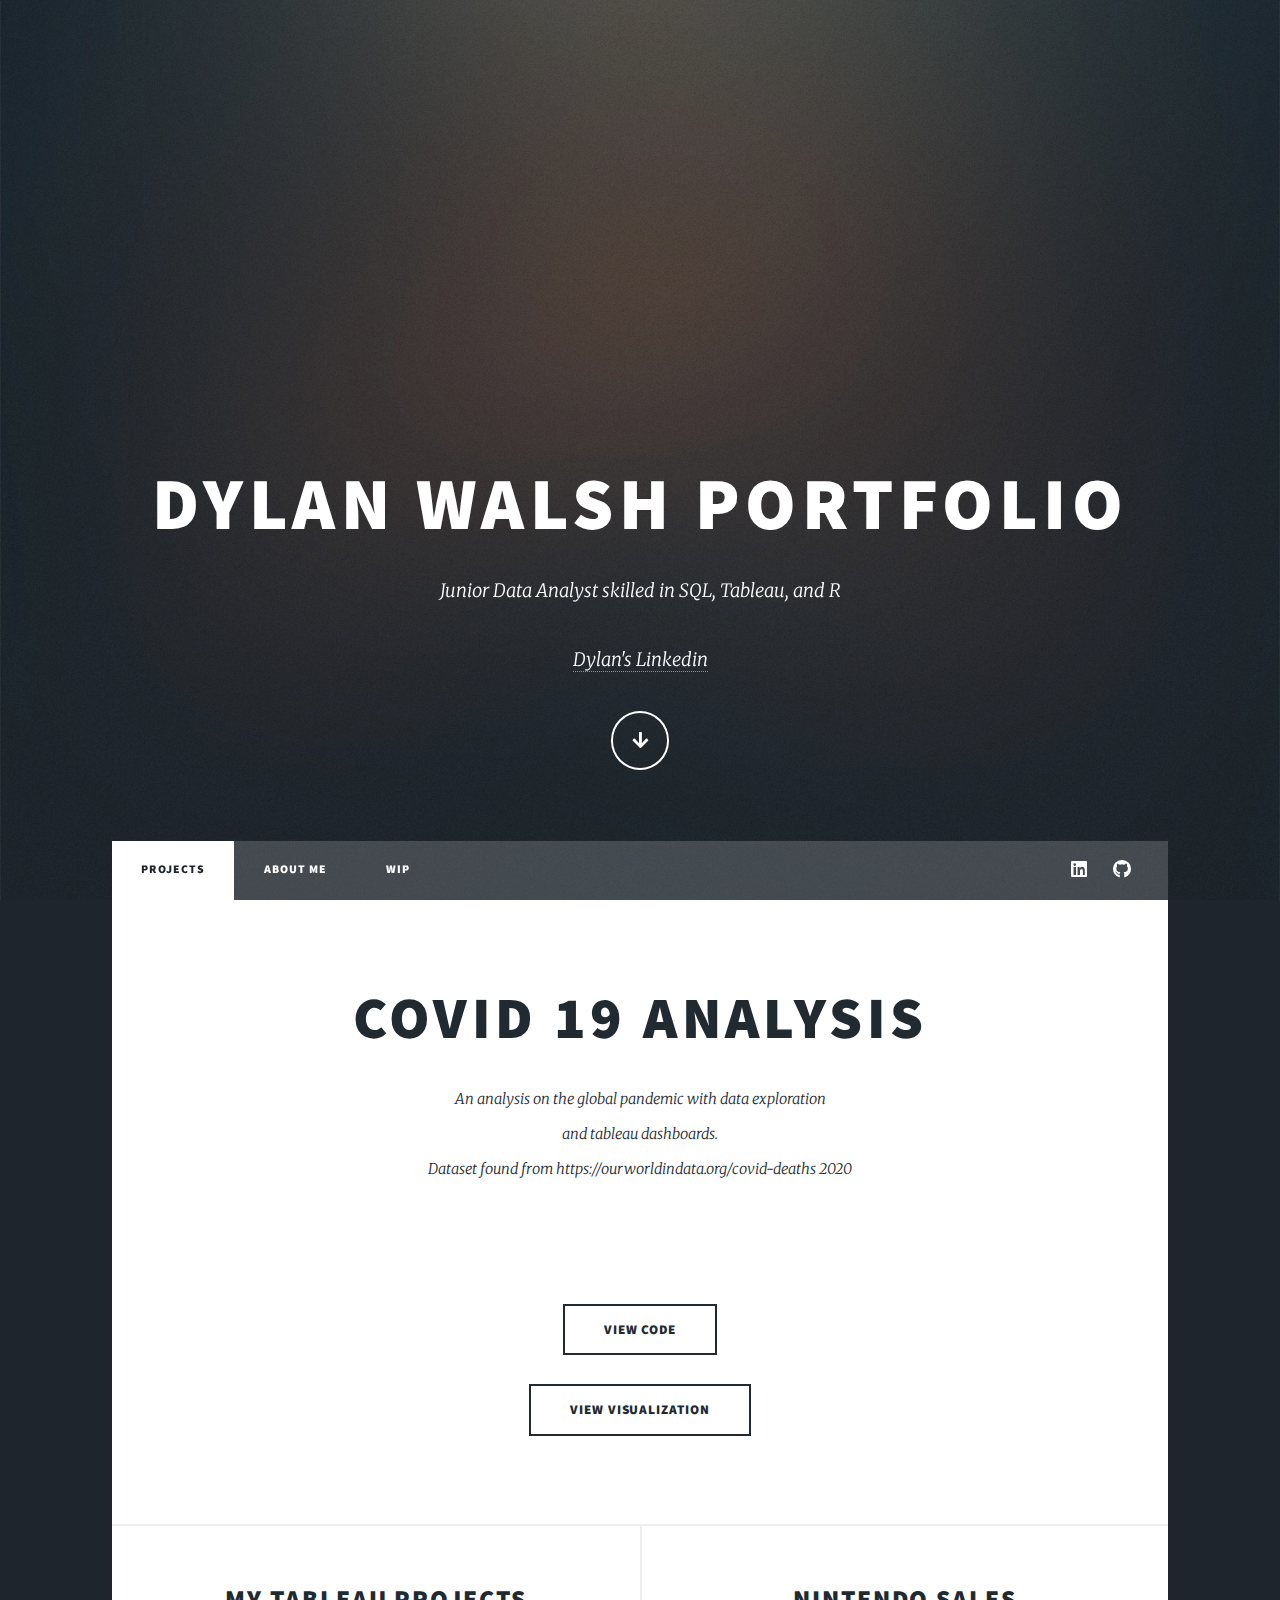
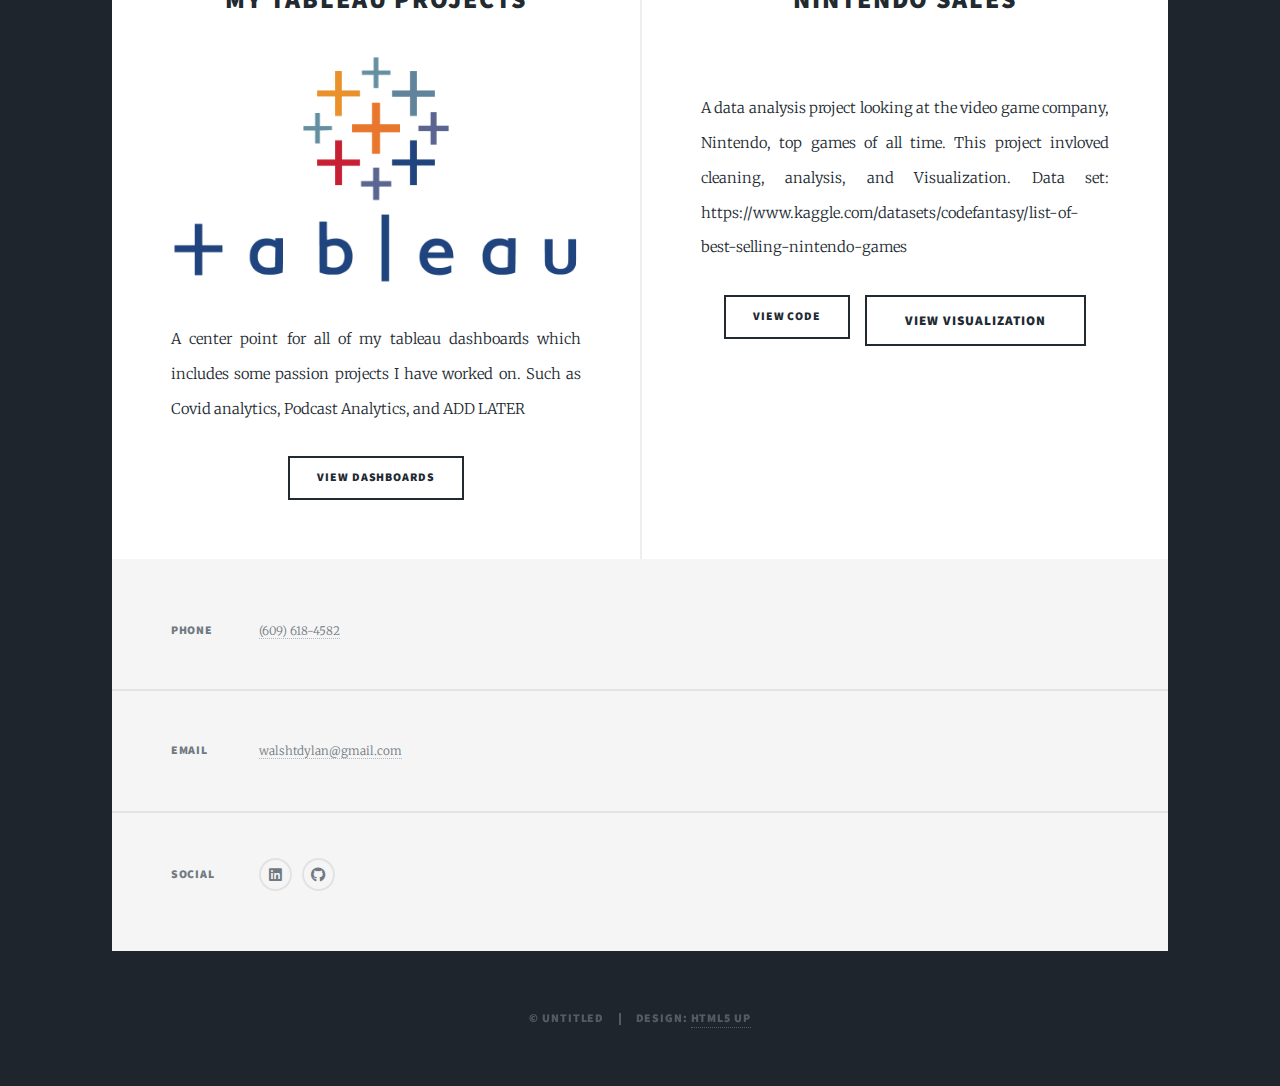
==== commit e2292cb9: "Update index.html" ====
--- a/index.html
+++ b/index.html
@@ -53,15 +53,18 @@
 						<!-- Featured Post -->
 							<article class="post featured">
 								<header class="major">
-									<h2><a href="#">Project 1<br />
-									massive headline</a></h2>
-									<p>Aenean ornare velit lacus varius enim ullamcorper proin aliquam<br />
-									facilisis ante sed etiam magna interdum congue. Lorem ipsum dolor<br />
-									amet nullam sed etiam veroeros.</p>
+									<h2><a href="#">Covid 19 Analysis<br />
+									</a></h2>
+									<p>An analysis on the global pandemic with data exploration<br />
+									and tableau dashboards.<br />
+									Dataset found from https://ourworldindata.org/covid-deaths 2020</p>
 								</header>
-								<a href="#" class="image main"><img src="images/pic01.jpg" alt="" /></a>
+								<a href="#" class="image main"><img src="images/covid19-1600x900.jpg" alt="" /></a>
 								<ul class="actions special">
-									<li><a href="#" class="button large">Full Story</a></li>
+									<li><a href="#" class="button large">View Code</a></li>
+								</ul>
+								<ul class="actions special">
+									<li><a href="#" class="button large">View Visualization</a></li>
 								</ul>
 							</article>
 
@@ -69,7 +72,7 @@
 							<section class="posts">
 								<article>
 									<header>
-										<h2><a href="#">My Tableau Projects<br />
+										<h2><a href="https://public.tableau.com/app/profile/dylan.walsh7608">My Tableau Projects<br />
 										</a></h2>
 									</header>
 									<a href="https://public.tableau.com/app/profile/dylan.walsh7608" class="image fit"><img src="images/Tableau-Emblem.png" alt="" /></a>
@@ -80,57 +83,15 @@
 								</article>
 								<article>
 									<header>
-										<h2><a href="#">Primis eget<br />
-										imperdiet lorem</a></h2>
+										<h2><a href="#">Nintendo Sales<br />
+										</a></h2>
 									</header>
-									<a href="#" class="image fit"><img src="images/pic03.jpg" alt="" /></a>
-									<p>Donec eget ex magna. Interdum et malesuada fames ac ante ipsum primis in faucibus. Pellentesque venenatis dolor imperdiet dolor mattis sagittis magna etiam.</p>
+									<a href="#" class="image fit"><img src="images/Nintendo.svg.png" alt="" /></a>
+									<p>A data analysis project looking at the video game company, Nintendo, top games of all time. This project invloved cleaning, analysis, and Visualization.
+									Data set: https://www.kaggle.com/datasets/codefantasy/list-of-best-selling-nintendo-games</p>
 									<ul class="actions special">
-										<li><a href="#" class="button">Full Story</a></li>
-									</ul>
-								</article>
-								<article>
-									<header>
-										<h2><a href="#">Ante mattis<br />
-										interdum dolor</a></h2>
-									</header>
-									<a href="#" class="image fit"><img src="images/pic04.jpg" alt="" /></a>
-									<p>Donec eget ex magna. Interdum et malesuada fames ac ante ipsum primis in faucibus. Pellentesque venenatis dolor imperdiet dolor mattis sagittis magna etiam.</p>
-									<ul class="actions special">
-										<li><a href="#" class="button">Full Story</a></li>
-									</ul>
-								</article>
-								<article>
-									<header>
-										<h2><a href="#">Tempus sed<br />
-										nulla imperdiet</a></h2>
-									</header>
-									<a href="#" class="image fit"><img src="images/pic05.jpg" alt="" /></a>
-									<p>Donec eget ex magna. Interdum et malesuada fames ac ante ipsum primis in faucibus. Pellentesque venenatis dolor imperdiet dolor mattis sagittis magna etiam.</p>
-									<ul class="actions special">
-										<li><a href="#" class="button">Full Story</a></li>
-									</ul>
-								</article>
-								<article>
-									<header>
-										<h2><a href="#">Odio magna<br />
-										sed consectetur</a></h2>
-									</header>
-									<a href="#" class="image fit"><img src="images/pic06.jpg" alt="" /></a>
-									<p>Donec eget ex magna. Interdum et malesuada fames ac ante ipsum primis in faucibus. Pellentesque venenatis dolor imperdiet dolor mattis sagittis magna etiam.</p>
-									<ul class="actions special">
-										<li><a href="#" class="button">Full Story</a></li>
-									</ul>
-								</article>
-								<article>
-									<header>
-										<h2><a href="#">Augue lorem<br />
-										primis vestibulum</a></h2>
-									</header>
-									<a href="#" class="image fit"><img src="images/pic07.jpg" alt="" /></a>
-									<p>Donec eget ex magna. Interdum et malesuada fames ac ante ipsum primis in faucibus. Pellentesque venenatis dolor imperdiet dolor mattis sagittis magna etiam.</p>
-									<ul class="actions special">
-										<li><a href="#" class="button">Full Story</a></li>
+										<li><a href="#" class="button">View Code</a></li>
+										<li><a href="#" class="button large">View Visualization</a></li>
 									</ul>
 								</article>
 							</section>
@@ -199,4 +160,4 @@
 			<script src="assets/js/main.js"></script>
 
 	</body>
-</html>+</html>
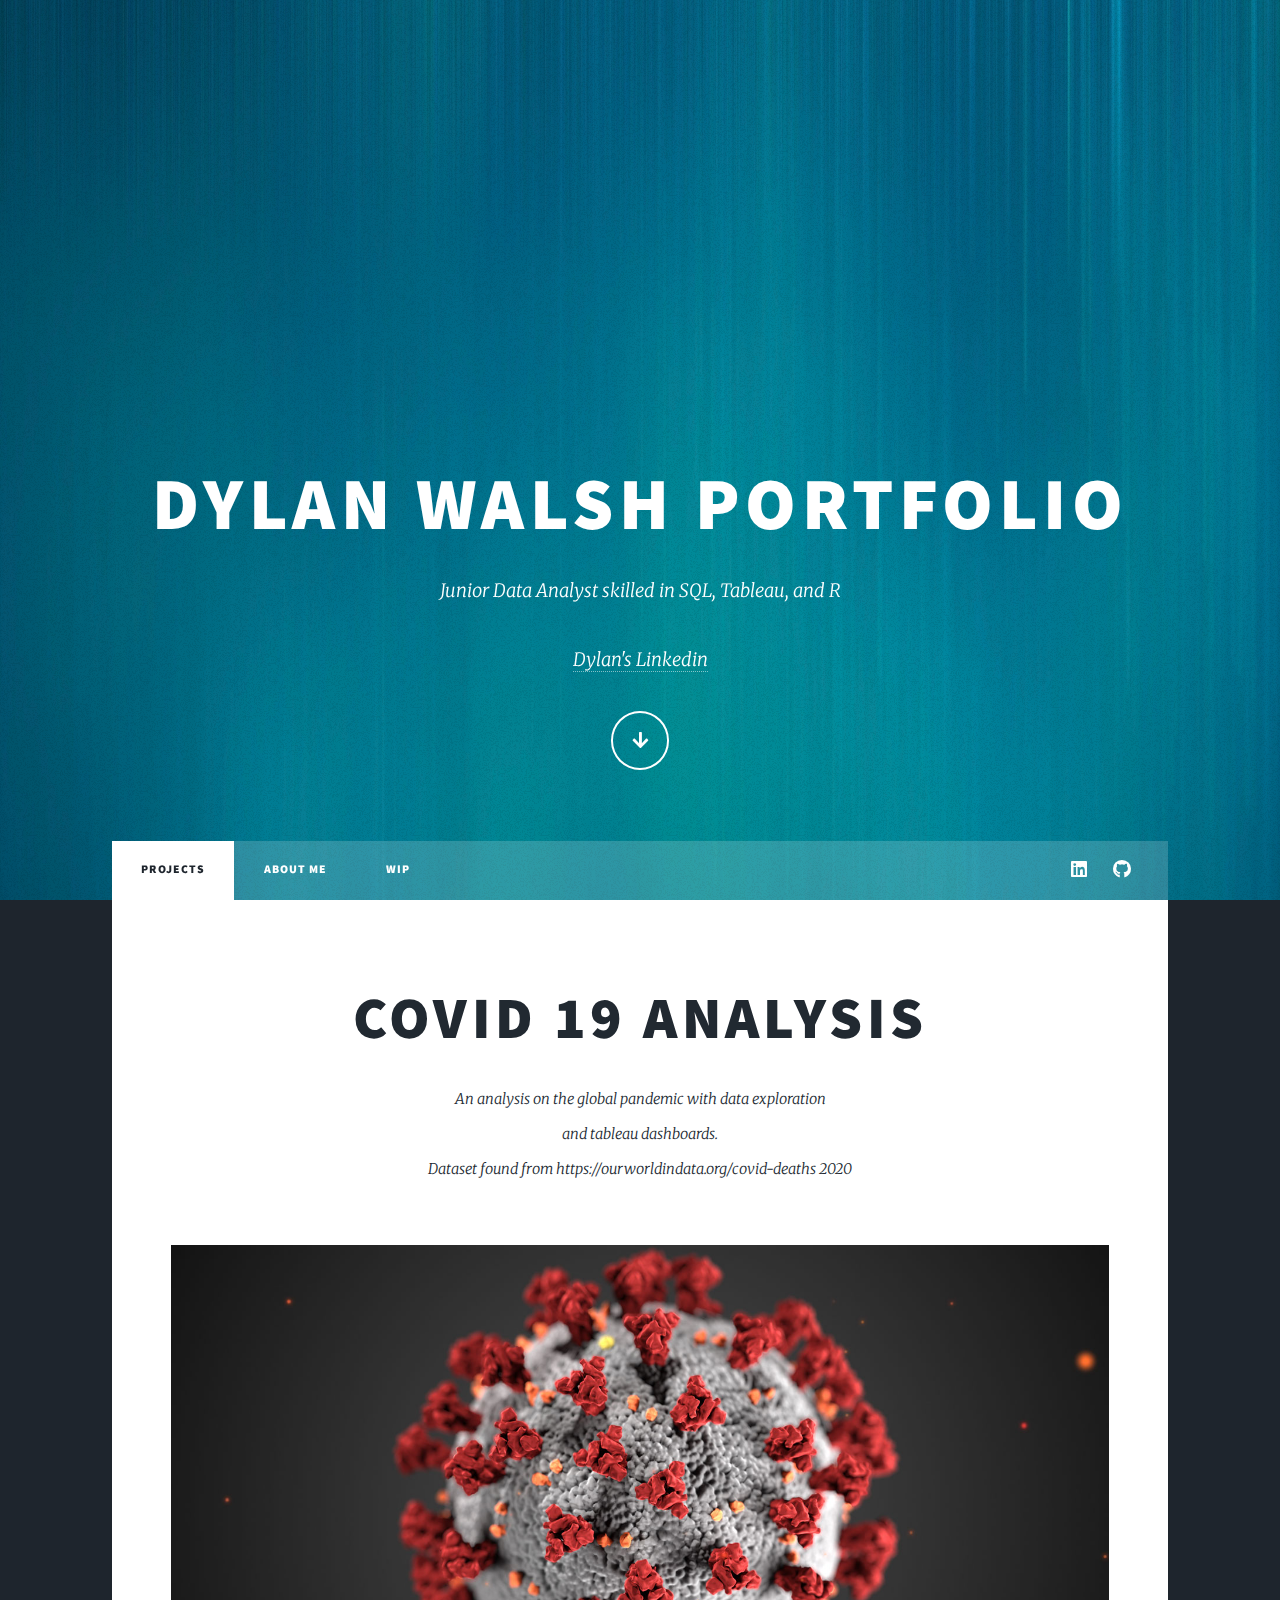
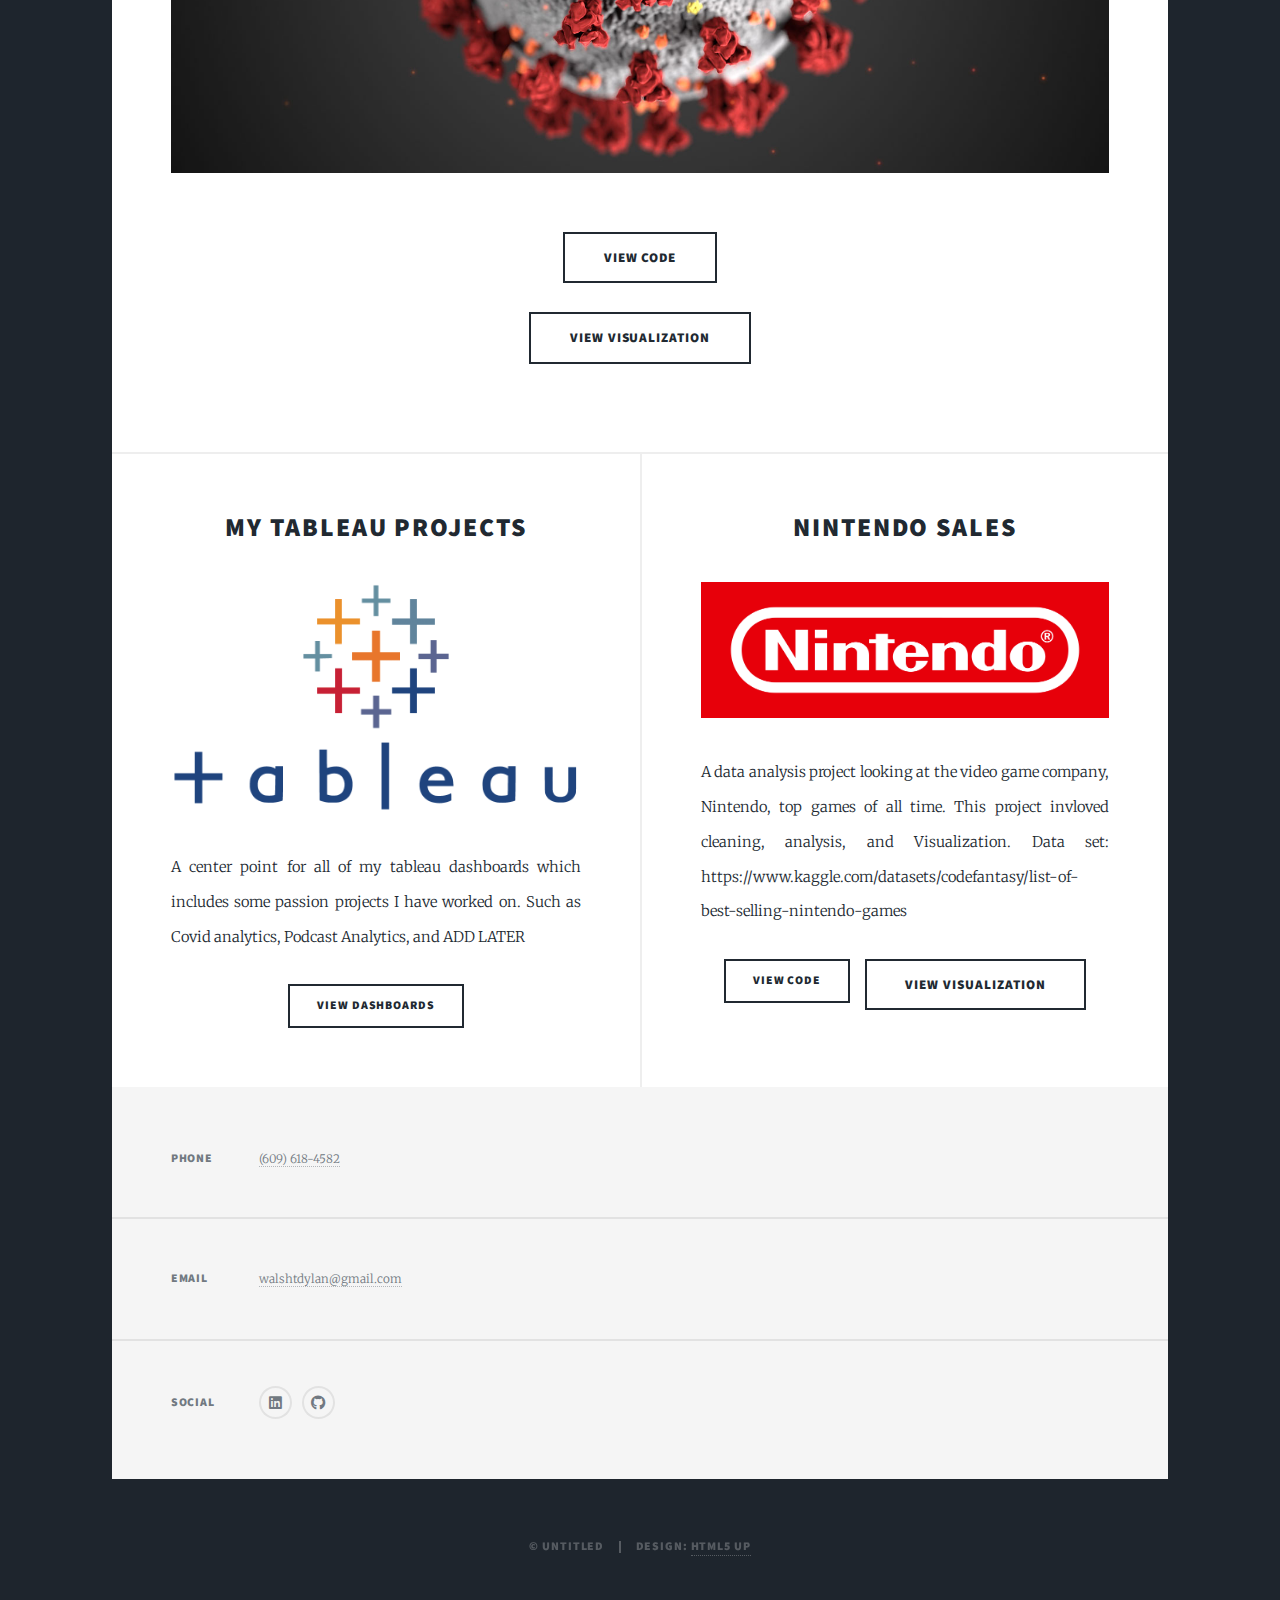
==== commit 7180e81f: "Add files via upload" ====
--- a/index.html
+++ b/index.html
@@ -160,4 +160,4 @@
 			<script src="assets/js/main.js"></script>
 
 	</body>
-</html>
+</html>--- a/assets/css/main.css
+++ b/assets/css/main.css
@@ -1,10 +1,10 @@
 @import url(fontawesome-all.min.css);
 @import url("https://fonts.googleapis.com/css?family=Merriweather:300,700,300italic,700italic|Source+Sans+Pro:900");
 
-/*
-	Massively by HTML5 UP
-	html5up.net | @ajlkn
-	Free for personal and commercial use under the CCA 3.0 license (html5up.net/license)
+/*
+	Massively by HTML5 UP
+	html5up.net | @ajlkn
+	Free for personal and commercial use under the CCA 3.0 license (html5up.net/license)
 */
 
 html, body, div, span, applet, object,
@@ -3234,7 +3234,7 @@
 			width: 100%;
 			height: 100%;
 			background-color: #212931;
-			background-image: url("../../images/overlay.png"), linear-gradient(0deg, rgba(0, 0, 0, 0.1), rgba(0, 0, 0, 0.1)), url("../../images/bg.jpg");
+			background-image: url("../../images/overlay.png"), linear-gradient(0deg, rgba(0, 0, 0, 0.1), rgba(0, 0, 0, 0.1)), url("../../images/bg2.jpg");
 			background-size: auto,								auto,														100% auto;
 			background-position: center,								center,														top center;
 			background-repeat: repeat,								no-repeat,													no-repeat;
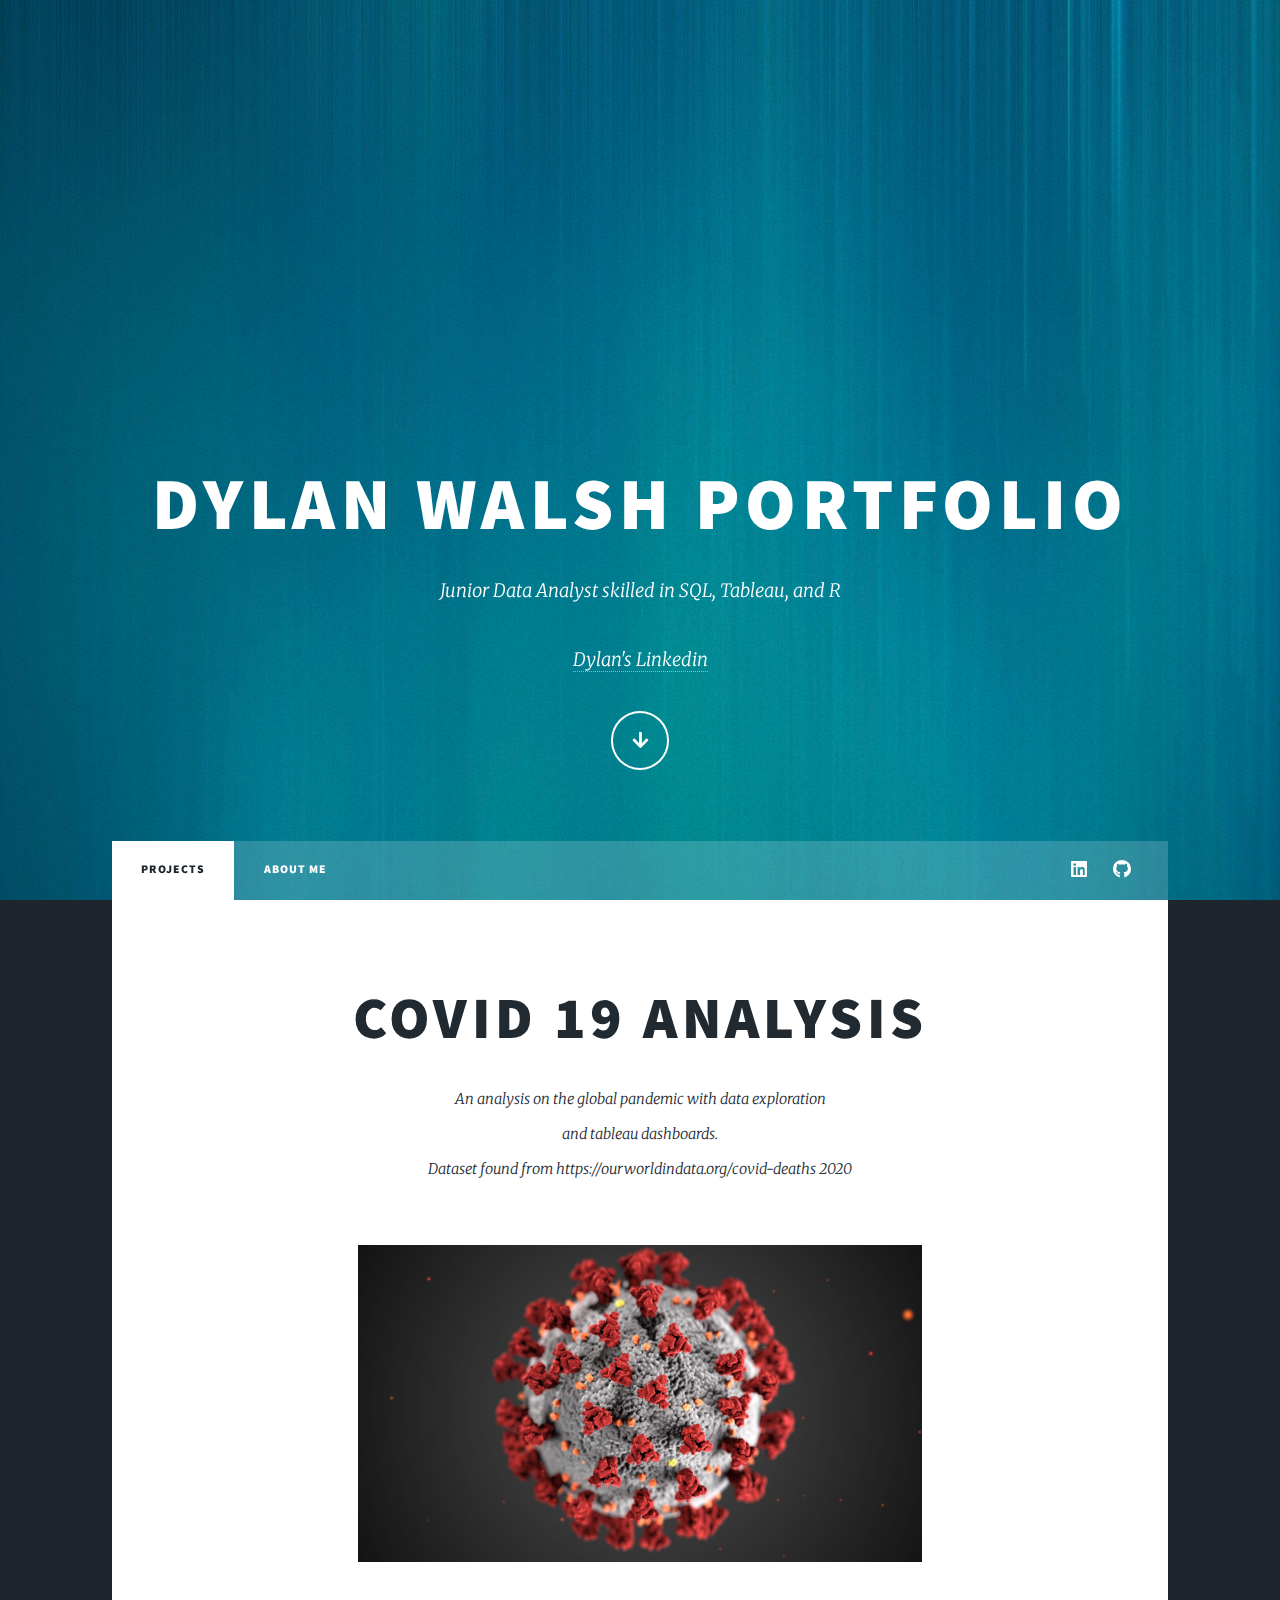
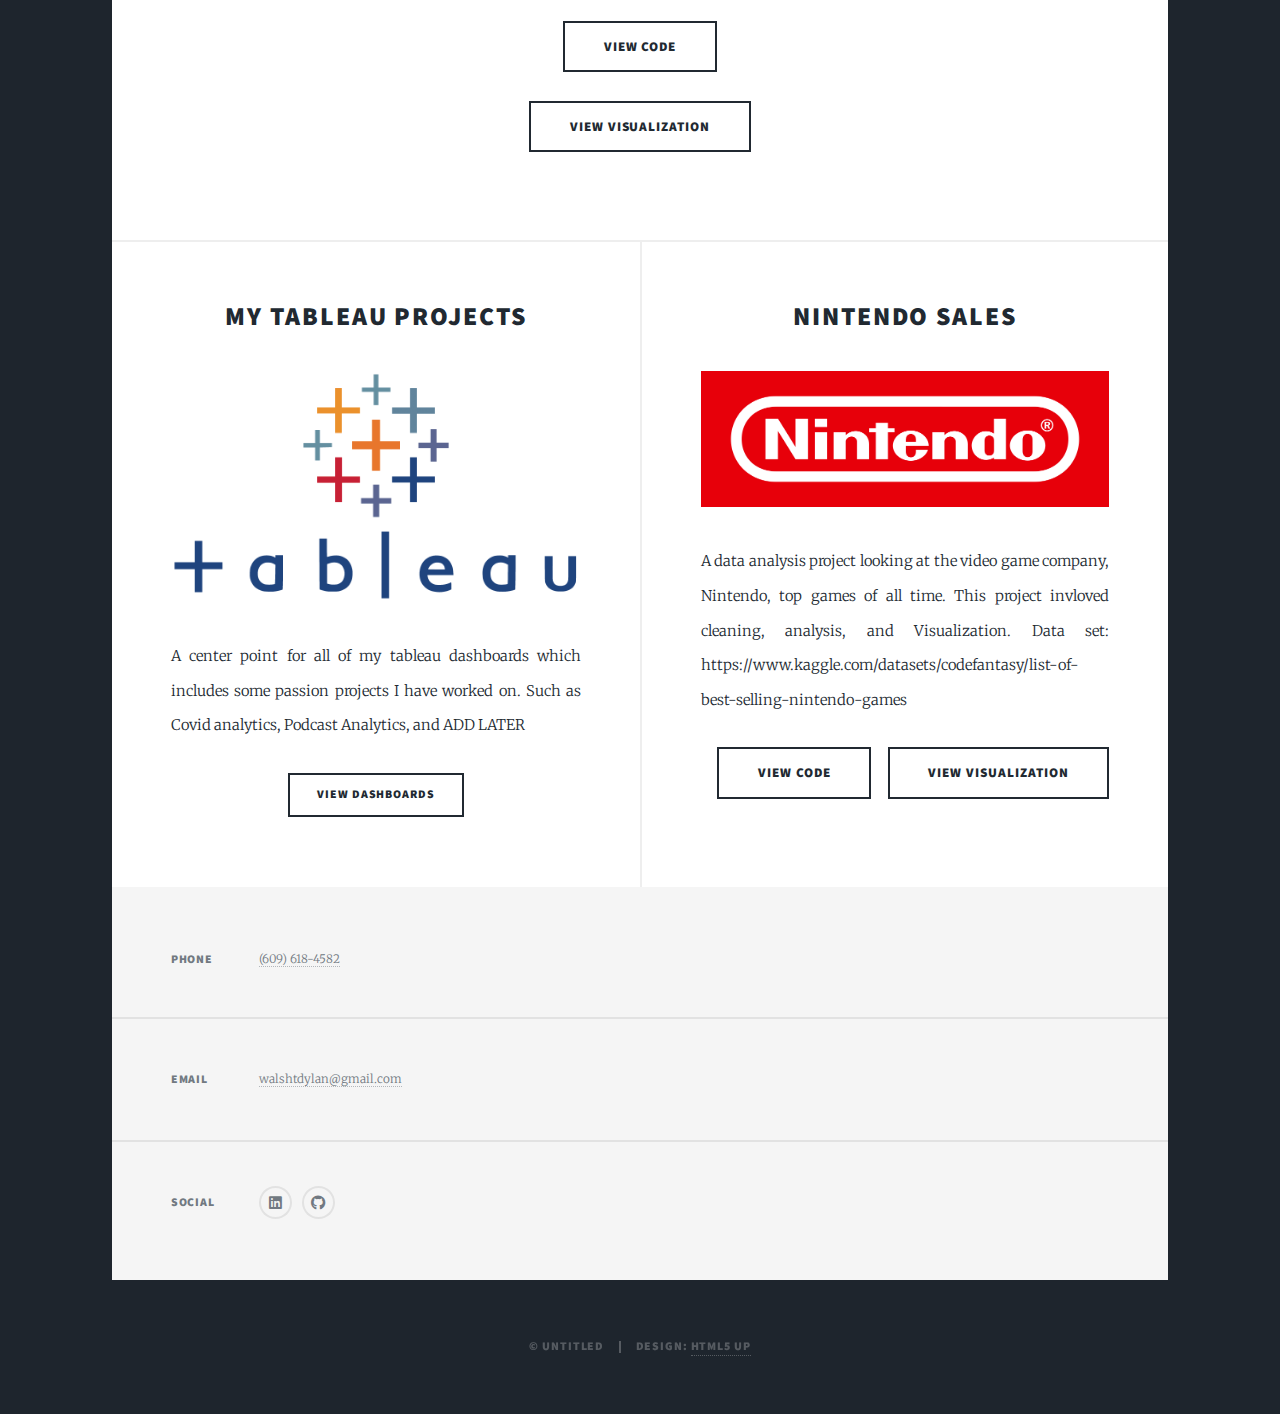
==== commit 6fcec062: "Add files via upload" ====
--- a/index.html
+++ b/index.html
@@ -39,11 +39,10 @@
 						<ul class="links">
 							<li class="active"><a href="index.html">Projects</a></li>
 							<li><a href="generic.html">About Me</a></li>
-							<li><a href="elements.html">WIP</a></li>
 						</ul>
 						<ul class="icons">
 							<li><a href="https://www.linkedin.com/in/dylantwalsh/" class="icon brands fa-linkedin"><span class="label">Linkedin</span></a></li>
-							<li><a href="#" class="icon brands fa-github"><span class="label">GitHub</span></a></li>
+							<li><a href="https://github.com/DylanTWalsh" class="icon brands fa-github"><span class="label">GitHub</span></a></li>
 						</ul>
 					</nav>
 
@@ -90,8 +89,12 @@
 									<p>A data analysis project looking at the video game company, Nintendo, top games of all time. This project invloved cleaning, analysis, and Visualization.
 									Data set: https://www.kaggle.com/datasets/codefantasy/list-of-best-selling-nintendo-games</p>
 									<ul class="actions special">
-										<li><a href="#" class="button">View Code</a></li>
-										<li><a href="#" class="button large">View Visualization</a></li>
+										<ul class="actions special">
+											<li><a href="#" class="button large">View Code</a></li>
+										</ul>
+										<ul class="actions special">
+											<li><a href="#" class="button large">View Visualization</a></li>
+										</ul>
 									</ul>
 								</article>
 							</section>
@@ -137,7 +140,7 @@
 								<h3>Social</h3>
 								<ul class="icons alt">
 									<li><a href="https://www.linkedin.com/in/dylantwalsh/" class="icon brands alt fa-linkedin"><span class="label">LinkedIn</span></a></li>
-									<li><a href="#" class="icon brands alt fa-github"><span class="label">GitHub</span></a></li>
+									<li><a href="https://github.com/DylanTWalsh" class="icon brands alt fa-github"><span class="label">GitHub</span></a></li>
 								</ul>
 							</section>
 						</section>
--- a/assets/css/main.css
+++ b/assets/css/main.css
@@ -2643,7 +2643,9 @@
 			}
 
 			.image.main img {
-				width: 100%;
+				width: 60%;
+				margin-left: auto;
+				margin-right: auto;
 			}
 
 		@media screen and (max-width: 736px) {
@@ -3153,7 +3155,7 @@
 				text-transform: none !important;
 				font-family: 'Font Awesome 5 Free';
 				font-weight: 900;
-			}
+			} 
 
 			.pagination .next:before, .pagination .previous:before {
 				display: inline-block;
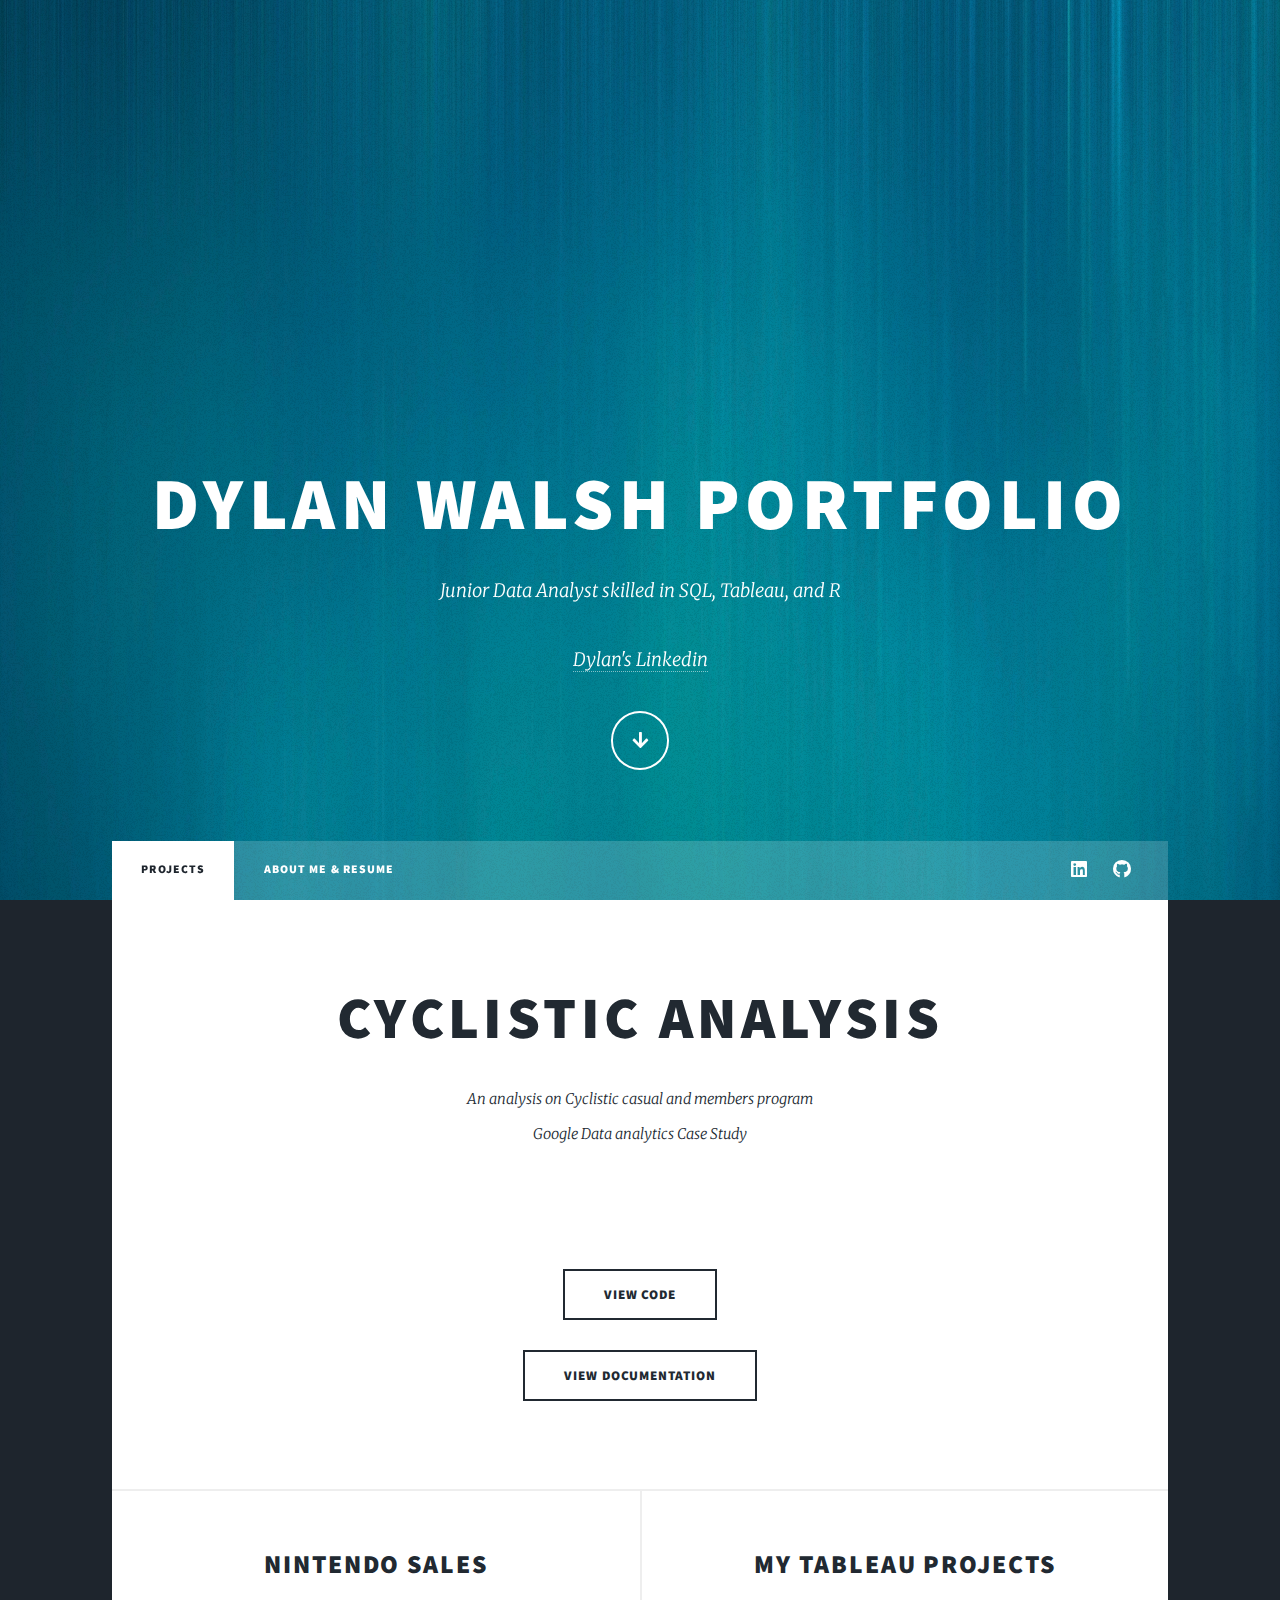
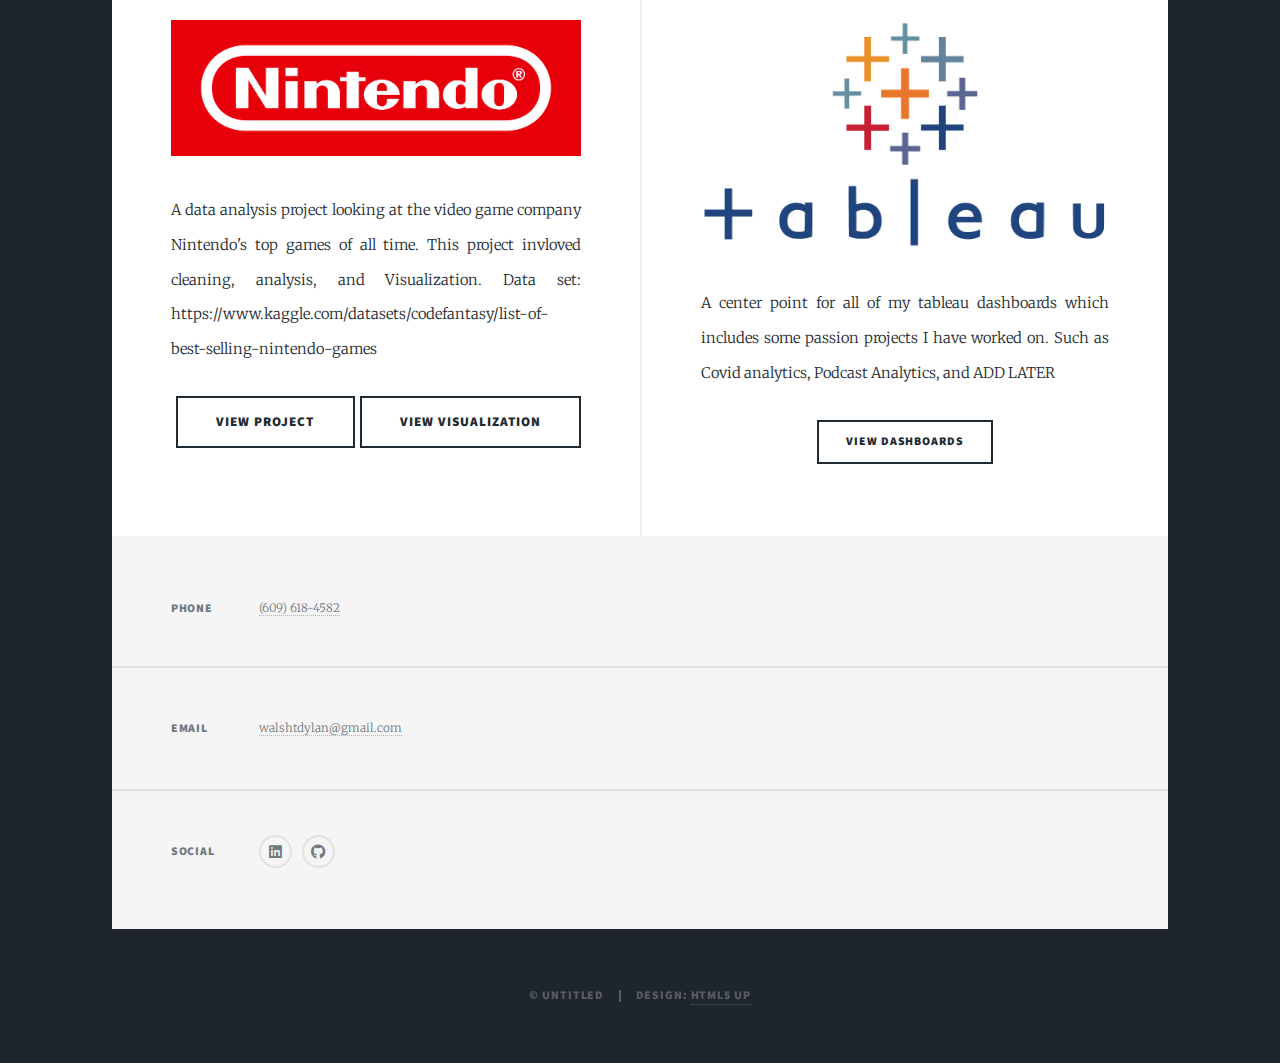
==== commit 02b5d985: "Add files via upload" ====
--- a/index.html
+++ b/index.html
@@ -38,7 +38,7 @@
 					<nav id="nav">
 						<ul class="links">
 							<li class="active"><a href="index.html">Projects</a></li>
-							<li><a href="generic.html">About Me</a></li>
+							<li><a href="generic.html">About Me & Resume</a></li>
 						</ul>
 						<ul class="icons">
 							<li><a href="https://www.linkedin.com/in/dylantwalsh/" class="icon brands fa-linkedin"><span class="label">Linkedin</span></a></li>
@@ -52,23 +52,40 @@
 						<!-- Featured Post -->
 							<article class="post featured">
 								<header class="major">
-									<h2><a href="#">Covid 19 Analysis<br />
+									<h2><a href="#">Cyclistic Analysis<br />
 									</a></h2>
-									<p>An analysis on the global pandemic with data exploration<br />
-									and tableau dashboards.<br />
-									Dataset found from https://ourworldindata.org/covid-deaths 2020</p>
+									<p>An analysis on Cyclistic casual and members program<br />
+									Google Data analytics Case Study<br />
+									</p>
 								</header>
-								<a href="#" class="image main"><img src="images/covid19-1600x900.jpg" alt="" /></a>
+								<a href="#" class="image main"><img src="images/cycolistic.png" alt="" /></a>
 								<ul class="actions special">
-									<li><a href="#" class="button large">View Code</a></li>
+									<li><a href="https://github.com/DylanTWalsh/Case-Study-1/blob/main/Case%201.R" class="button large">View Code</a></li>
 								</ul>
 								<ul class="actions special">
-									<li><a href="#" class="button large">View Visualization</a></li>
+									<li><a href="https://drive.google.com/file/d/14Gi9h43ajQLf9JUVxTdNU0lGufE0sk9r/view?usp=sharing" class="button large">View Documentation</a></li>
 								</ul>
 							</article>
 
 						<!-- Posts -->
 							<section class="posts">
+								<article>
+									<header>
+										<h2><a href="#">Nintendo Sales<br />
+										</a></h2>
+									</header>
+									<a href="#" class="image fit"><img src="images/Nintendo.svg.png" alt="" /></a>
+									<p>A data analysis project looking at the video game company Nintendo's top games of all time. This project invloved cleaning, analysis, and Visualization.
+									Data set: https://www.kaggle.com/datasets/codefantasy/list-of-best-selling-nintendo-games</p>
+									<ul class="actions special">
+										<ul class="actions special">
+											<li><a href="https://github.com/DylanTWalsh/Nintendo_Sales" class="button large">View Project</a></li>
+										</ul>
+										<ul class="actions special">
+											<li><a href="https://public.tableau.com/app/profile/dylan.walsh7608/viz/NintendoSales_16662211775470/Dashboard1" class="button large">View Visualization</a></li>
+										</ul>
+									</ul>
+								</article>
 								<article>
 									<header>
 										<h2><a href="https://public.tableau.com/app/profile/dylan.walsh7608">My Tableau Projects<br />
@@ -78,23 +95,6 @@
 									<p>A center point for all of my tableau dashboards which includes some passion projects I have worked on. Such as Covid analytics, Podcast Analytics, and ADD LATER</p>
 									<ul class="actions special">
 										<li><a href="https://public.tableau.com/app/profile/dylan.walsh7608" class="button">View Dashboards</a></li>
-									</ul>
-								</article>
-								<article>
-									<header>
-										<h2><a href="#">Nintendo Sales<br />
-										</a></h2>
-									</header>
-									<a href="#" class="image fit"><img src="images/Nintendo.svg.png" alt="" /></a>
-									<p>A data analysis project looking at the video game company, Nintendo, top games of all time. This project invloved cleaning, analysis, and Visualization.
-									Data set: https://www.kaggle.com/datasets/codefantasy/list-of-best-selling-nintendo-games</p>
-									<ul class="actions special">
-										<ul class="actions special">
-											<li><a href="#" class="button large">View Code</a></li>
-										</ul>
-										<ul class="actions special">
-											<li><a href="#" class="button large">View Visualization</a></li>
-										</ul>
 									</ul>
 								</article>
 							</section>
--- a/assets/css/main.css
+++ b/assets/css/main.css
@@ -2643,10 +2643,27 @@
 			}
 
 			.image.main img {
-				width: 60%;
+				width: 40%;
 				margin-left: auto;
 				margin-right: auto;
 			}
+
+		.image.resume {
+			display: block;
+			margin: 4rem 0;
+			width: 100%;
+		}
+
+			.image.resume:first-child {
+				margin-top: 0;
+			}
+
+			.image.resume img {
+				width: 100%;
+				margin-left: auto;
+				margin-right: auto;
+			}
+			
 
 		@media screen and (max-width: 736px) {
 
